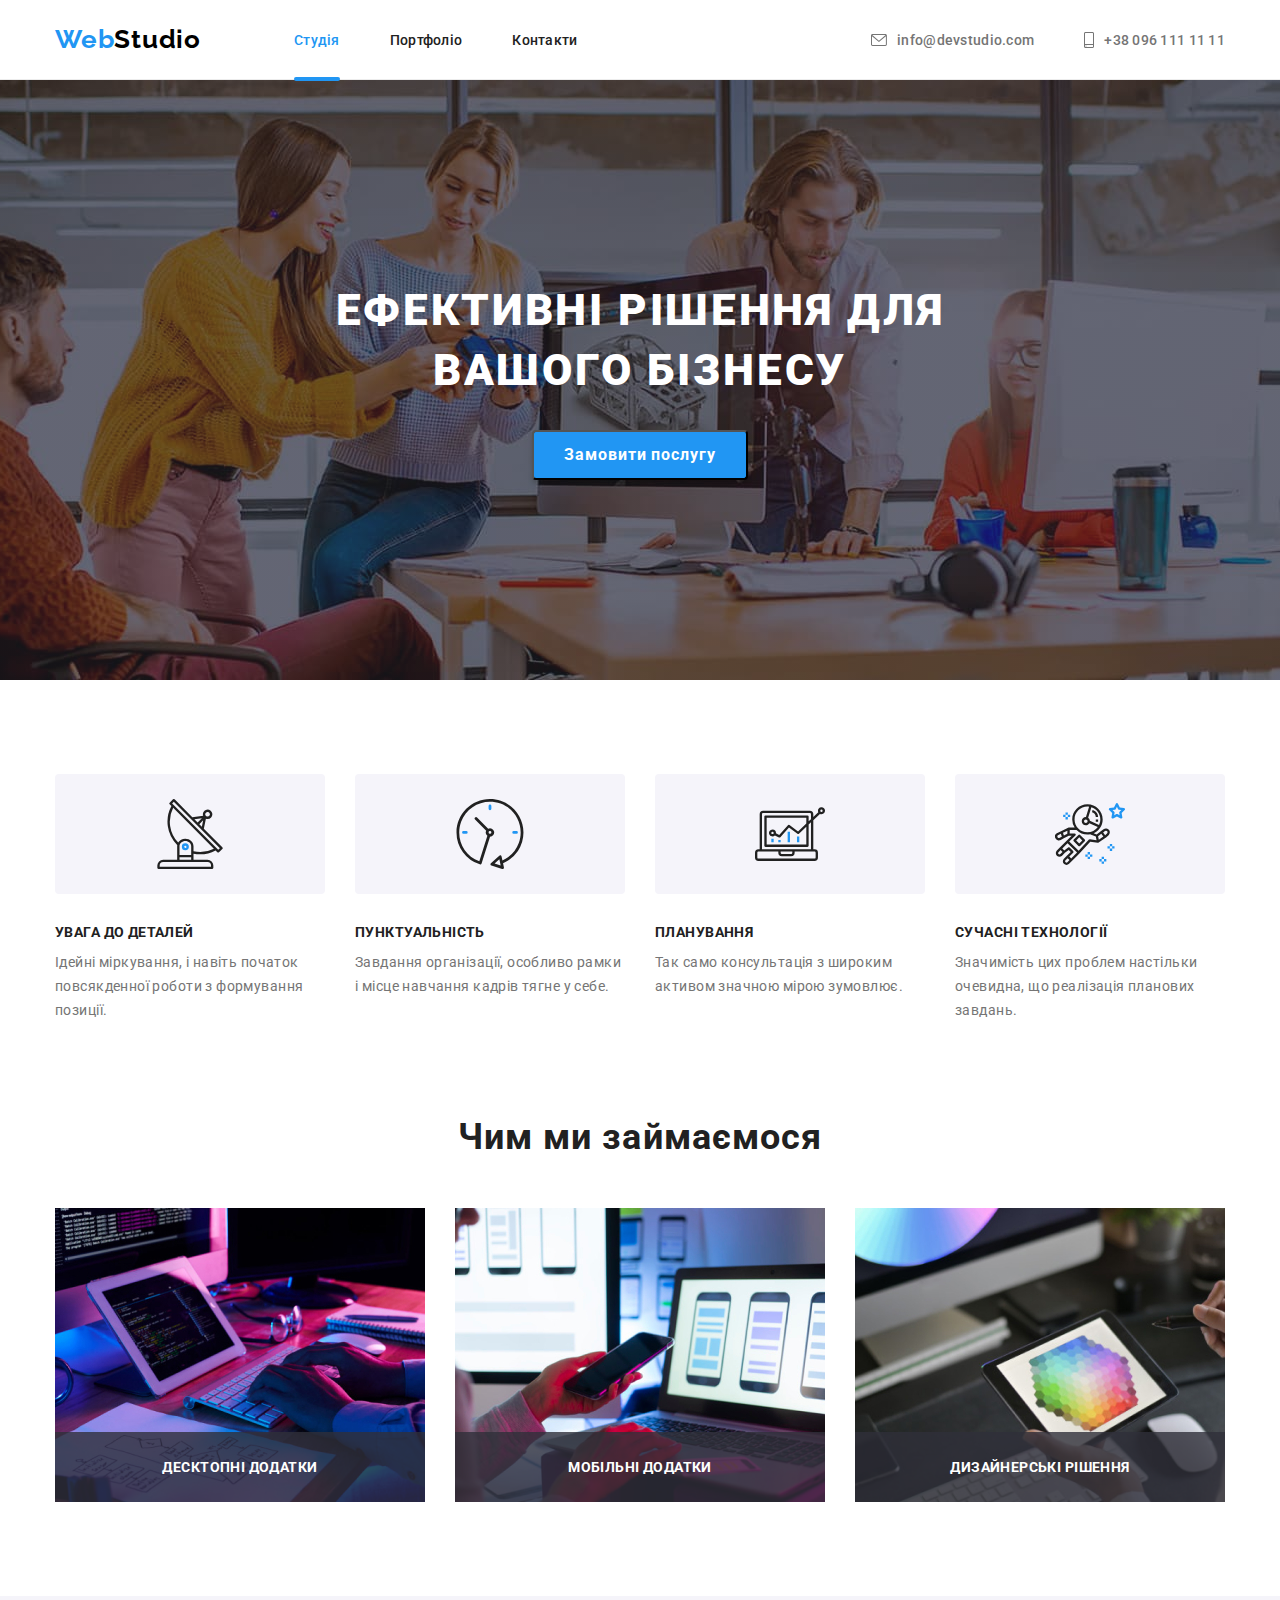
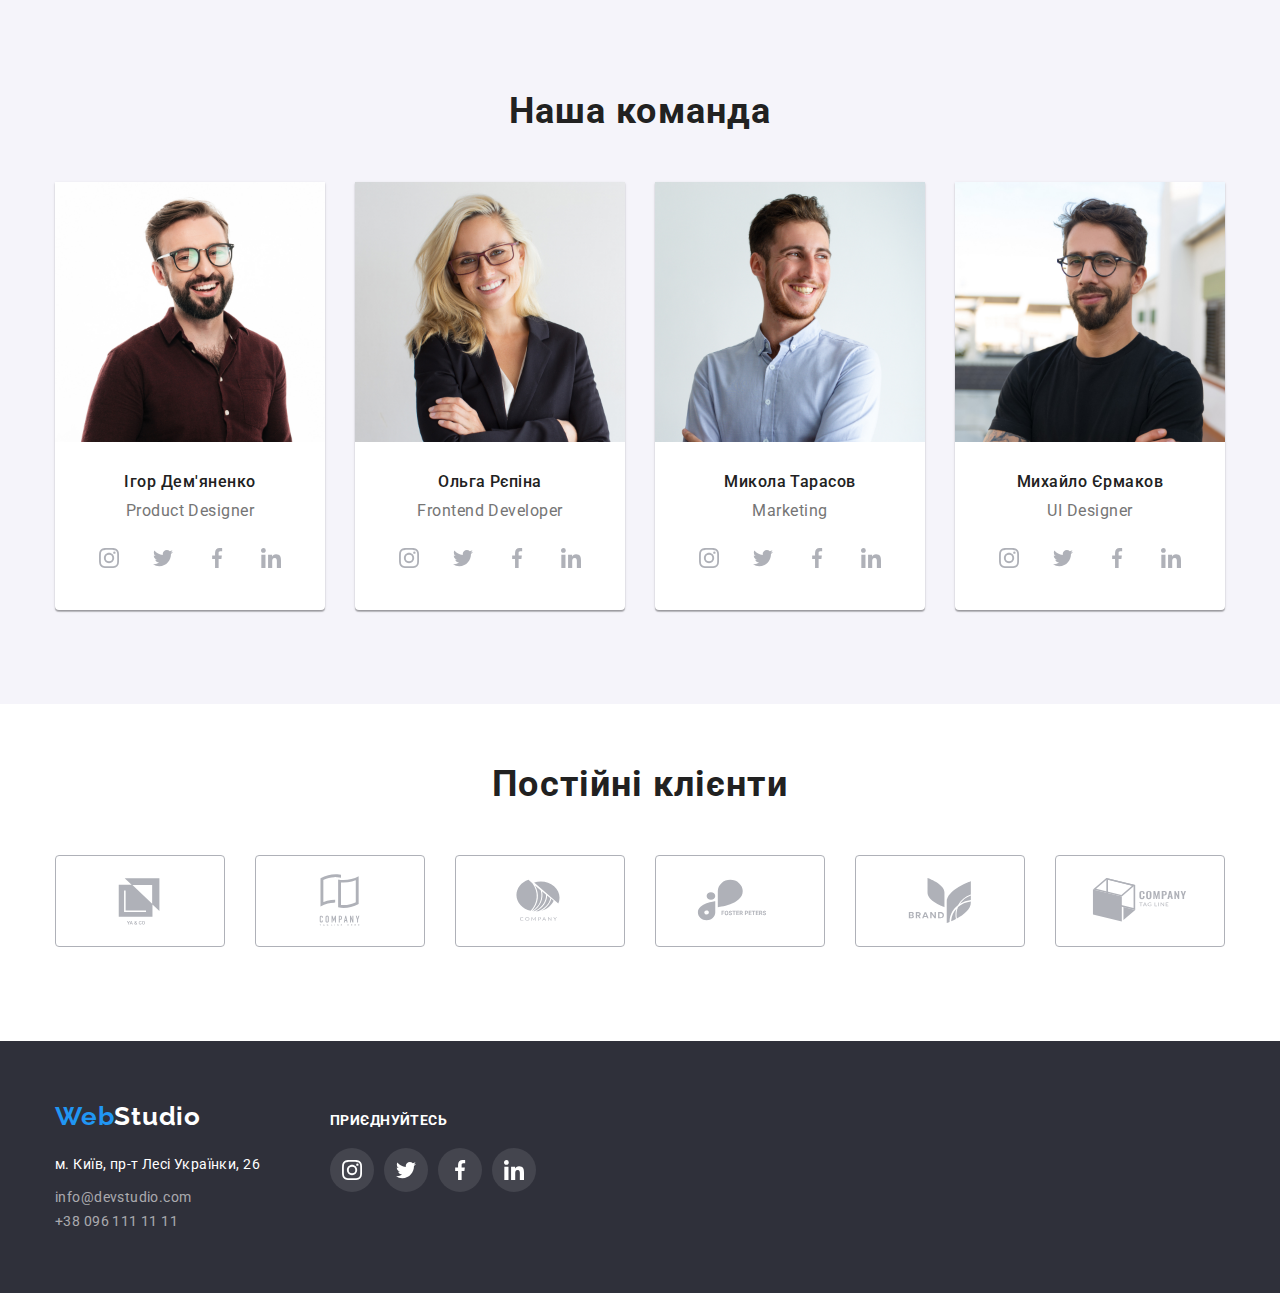
==== index.html @ 02682fc6 "addFiles" ====
<!DOCTYPE html>
<html lang="uk">
  <head>
    <meta charset="UTF-8" />
    <meta http-equiv="X-UA-Compatible" content="IE=edge" />
    <meta name="viewport" content="width=device-width, initial-scale=1.0" />
    <title>Студія</title>
    <link rel="preconnect" href="https://fonts.googleapis.com" />
    <link rel="preconnect" href="https://fonts.gstatic.com" crossorigin />
    <link
      href="https://fonts.googleapis.com/css2?family=Raleway:wght@700&family=Roboto:wght@400;500;700;900&display=swap"
      rel="stylesheet"
    />
    <link
      rel="stylesheet"
      href="https://cdnjs.cloudflare.com/ajax/libs/modern-normalize/1.1.0/modern-normalize.min.css"
    />
    <link rel="stylesheet" href="css/styles.css" />
  </head>
  <body>
    <header class="header">
      <div class="container header-container">
        <a href="" class="logo">Web<span class="logo-web">Studio</span></a>
        <nav class="nav">
          <ul class="list list-nav">
            <li class="item-nav"><a href="index.html" class="icon-blue current">Студія</a></li>
            <li class="item-nav"><a href="portfolio.html" class="icon">Портфоліо</a></li>
            <li class="item-nav"><a href="" class="icon">Контакти</a></li>
          </ul>
        </nav>
        <ul class="list list-header">
          <li>
            <a href="mailto:info@devstudio.com" class="link">
              <svg class="list-mail" width="16px" height="12px">
                <use href="./images/icons.svg#envelope"></use>
              </svg>
              info@devstudio.com
            </a>
          </li>
          <li>
            <a href="tel:+380961111111" class="link">
              <svg class="list-icon" width="10px" height="16px">
                <use href="./images/icons.svg#smartphone"></use>
              </svg>
              +38 096 111 11 11
            </a>
          </li>
        </ul>
      </div>
    </header>

    <main class="main">
      <section class="section-main">
        <!--шапка-->
        <h1 class="title">
          Ефективні рішення для<br />
          вашого бізнесу
        </h1>
        <button type="button" class="button" data-modal-open>Замовити послугу</button>
      </section>

      <section class="section">
        <div class="container">
          <h2 class="visually-hidden">особливості</h2>
          <ul class="list list-specialty">
            <li class="specialty-item">
              <div class="pic">
                <svg class="pic-antenna" width="70px" height="70px">
                  <use href="./images/icons.svg#antenna"></use>
                </svg>
              </div>
              <h3 class="subject">УВАГА ДО ДЕТАЛЕЙ</h3>
              <p class="text">
                Ідейні міркування, і навіть початок повсякденної роботи з формування позиції.
              </p>
            </li>
            <li class="specialty-item">
              <div class="pic">
                <svg class="pic-clock" width="70px" height="70px">
                  <use href="./images/icons.svg#clock"></use>
                </svg>
              </div>
              <h3 class="subject">ПУНКТУАЛЬНІСТЬ</h3>
              <p class="text">
                Завдання організації, особливо рамки і місце навчання кадрів тягне у себе.
              </p>
            </li>
            <li class="specialty-item">
              <div class="pic">
                <svg class="pic-diagram" width="70px" height="70px">
                  <use href="./images/icons.svg#diagram"></use>
                </svg>
              </div>
              <h3 class="subject">ПЛАНУВАННЯ</h3>
              <p class="text">Так само консультація з широким активом значною мірою зумовлює.</p>
            </li>
            <li class="specialty-item">
              <div class="pic">
                <svg class="pic-astronaut" width="70px" height="70px">
                  <use href="./images/icons.svg#astronaut"></use>
                </svg>
              </div>
              <h3 class="subject">СУЧАСНІ ТЕХНОЛОГІЇ</h3>
              <p class="text">
                Значимість цих проблем настільки очевидна, що реалізація планових завдань.
              </p>
            </li>
          </ul>
        </div>
      </section>

      <section class="section-summary">
        <div class="container">
          <!--Чим ми займаємося-->
          <h2 class="title-section">Чим ми займаємося</h2>
          <ul class="list list-dignity">
            <li class="list-item">
              <img
                src="./images/imgphotoone.jpg"
                alt="photoone"
                width="370"
                height="294"
                class="img"
              />
              <div class="headline"> 
                <h3 class="list-headline">Десктопні додатки</h3>
              </div>
            </li>
            <li class="list-item">
              <img
                src="./images/imgphototwo.jpg"
                alt="phototwo"
                width="370"
                height="294"
                class="img"
              />
              <div class="headline"> 
                <h3 class="list-headline">Мобільні додатки</h3>
              </div>
            </li>
            <li class="list-item">
              <img
                src="./images/imgphotothree.jpg"
                alt="photoone"
                width="370"
                height="294"
                class="img"
              />
              <div class="headline"> 
                <h3 class="list-headline">Дизайнерські рішення</h3>
              </div>
            </li>
          </ul>
        </div>
      </section>

      <section class="section-comands">
        <div class="container">
          <!--Наша команда-->
          <h2 class="title-section">Наша команда</h2>
          <ul class="list list-link">
            <li class="list-item comand-item">
              <img
                src="./images/photoone.jpg"
                alt="imgone"
                width="270"
                height="368"
                class="img-list"
              />
              <div class="dignity">
                <h3 class="title-list">Ігор Дем'яненко</h3>
                <p lang="en" class="text-list">Product Designer</p>
                <ul class="social">
                  <li>
                    <a class="social-link" href="https://www.instagram.com/">
                      <svg class="social-icon" width="20px" height="20px">
                        <use href="./images/icons.svg#instagram"></use>
                      </svg>
                    </a>
                  </li>
                  <li>
                    <a class="social-link" href="https://twitter.com/">
                      <svg class="social-icon" width="20px" height="20px">
                        <use href="./images/icons.svg#twitter"></use>
                      </svg>
                    </a>
                  </li>
                  <li>
                    <a class="social-link" href="https://www.facebook.com/">
                      <svg class="social-icon" width="20px" height="20px">
                        <use href="./images/icons.svg#facebook"></use>
                      </svg>
                    </a>
                  </li>
                  <li>
                    <a class="social-link" href="https://www.linkedin.com/">
                      <svg class="social-icon" width="20px" height="20px">
                        <use href="./images/icons.svg#linkedin"></use>
                      </svg>
                    </a>
                  </li>
                </ul>
              </div>
            </li>
            <li class="list-item comand-item">
              <img
                src="./images/phototwo.jpg"
                alt="imgtwo"
                width="270"
                height="368"
                class="img-list"
              />
              <div class="dignity">
                <h3 class="title-list">Ольга Рєпіна</h3>
                <p lang="en" class="text-list">Frontend Developer</p>
                <ul class="social">
                  <li>
                    <a class="social-link" href="https://www.instagram.com/">
                      <svg class="social-icon" width="20px" height="20px">
                        <use href="./images/icons.svg#instagram"></use>
                      </svg>
                    </a>
                  </li>
                  <li>
                    <a class="social-link" href="https://twitter.com/">
                      <svg class="social-icon" width="20px" height="20px">
                        <use href="./images/icons.svg#twitter"></use>
                      </svg>
                    </a>
                  </li>
                  <li>
                    <a class="social-link" href="https://www.facebook.com/">
                      <svg class="social-icon" width="20px" height="20px">
                        <use href="./images/icons.svg#facebook"></use>
                      </svg>
                    </a>
                  </li>
                  <li>
                    <a class="social-link" href="https://www.linkedin.com/">
                      <svg class="social-icon" width="20px" height="20px">
                        <use href="./images/icons.svg#linkedin"></use>
                      </svg>
                    </a>
                  </li>
                </ul>
              </div>
            </li>
            <li class="list-item comand-item">
              <img
                src="./images/photothree.jpg"
                alt="imgthree"
                width="270"
                height="368"
                class="img-list"
              />
              <div class="dignity">
                <h3 class="title-list">Микола Тарасов</h3>
                <p lang="en" class="text-list">Marketing</p>
                <ul class="social">
                  <li>
                    <a class="social-link" href="https://www.instagram.com/">
                      <svg class="social-icon" width="20px" height="20px">
                        <use href="./images/icons.svg#instagram"></use>
                      </svg>
                    </a>
                  </li>
                  <li>
                    <a class="social-link" href="https://twitter.com/">
                      <svg class="social-icon" width="20px" height="20px">
                        <use href="./images/icons.svg#twitter"></use>
                      </svg>
                    </a>
                  </li>
                  <li>
                    <a class="social-link" href="https://www.facebook.com/">
                      <svg class="social-icon" width="20px" height="20px">
                        <use href="./images/icons.svg#facebook"></use>
                      </svg>
                    </a>
                  </li>
                  <li>
                    <a class="social-link" href="https://www.linkedin.com/">
                      <svg class="social-icon" width="20px" height="20px">
                        <use href="./images/icons.svg#linkedin"></use>
                      </svg>
                    </a>
                  </li>
                </ul>
              </div>
            </li>
            <li class="list-item comand-item">
              <img
                src="./images/photofour.jpg"
                alt="imgfour"
                width="270"
                height="368"
                class="img-list"
              />
              <div class="dignity">
                <h3 class="title-list">Михайло Єрмаков</h3>
                <p lang="en" class="text-list">UI Designer</p>
                <ul class="social">
                  <li>
                    <a class="social-link" href="https://www.instagram.com/">
                      <svg class="social-icon" width="20px" height="20px">
                        <use href="./images/icons.svg#instagram"></use>
                      </svg>
                    </a>
                  </li>
                  <li>
                    <a class="social-link" href="https://twitter.com/">
                      <svg class="social-icon" width="20px" height="20px">
                        <use href="./images/icons.svg#twitter"></use>
                      </svg>
                    </a>
                  </li>
                  <li>
                    <a class="social-link" href="https://www.facebook.com/">
                      <svg class="social-icon" width="20px" height="20px">
                        <use href="./images/icons.svg#facebook"></use>
                      </svg>
                    </a>
                  </li>
                  <li>
                    <a class="social-link" href="https://www.linkedin.com/">
                      <svg class="social-icon" width="20px" height="20px">
                        <use href="./images/icons.svg#linkedin"></use>
                      </svg>
                    </a>
                  </li>
                </ul>
              </div>
            </li>
          </ul>
        </div>
      </section>

      <section class="section-client">
        <div class="container">
          <h2 class="title-section">Постійні клієнти</h2>
          <ul class="client">
            <li class="client-link">
              <a class="client-item" href="">
                <svg class="client-icon" width="106px" height="60px">
                  <use href="./images/icons.svg#company-1"></use>
                </svg>
              </a>
            </li>
            <li class="client-link">
              <a class="client-item" href="">
                <svg class="client-icon" width="106px" height="60px">
                  <use href="./images/icons.svg#company-2"></use>
                </svg>
              </a>
            </li>
            <li class="client-link">
              <a class="client-item" href="">
                <svg class="client-icon" width="106px" height="60px">
                  <use href="./images/icons.svg#company-3"></use>
                </svg>
              </a>
            </li>
            <li class="client-link">
              <a class="client-item" href="">
                <svg class="client-icon" width="106px" height="60px">
                  <use href="./images/icons.svg#company-4"></use>
                </svg>
              </a>
            </li>
            <li class="client-link">
              <a class="client-item" href="">
                <svg class="client-icon" width="106px" height="60px">
                  <use href="./images/icons.svg#company-5"></use>
                </svg>
              </a>
            </li>
            <li class="client-link">
              <a class="client-item" href="">
                <svg class="client-icon" width="106px" height="60px">
                  <use href="./images/icons.svg#company-6"></use>
                </svg>
              </a>
            </li>
          </ul>
        </div>
      </section>
    </main>

    <footer class="footer">
      <!--Підвал-->
      <div class="container container-footer">
        <div class="container-contacts">
          <a href="" class="loggo">Web<span class="logo-footer">Studio</span></a>
          <address class="adres">
            <p class="city">м. Київ, пр-т Лесі Українки, 26</p>
            <ul class="list list-city">
              <li>
                <a href="mailto:info@devstudio.com" class="link-footer">info@devstudio.com</a>
              </li>
              <li><a href="tel:+380961111111" class="link-tel-footer">+38 096 111 11 11</a></li>
            </ul>
          </address>
        </div>
        <div class="container-social">
          <h3 class="footer-title">приєднуйтесь</h3>
          <ul class="social">
            <li>
              <a class="social-link-footer" href="https://www.instagram.com/">
                <svg class="social-icon" width="20px" height="20px">
                  <use href="./images/icons.svg#instagram"></use>
                </svg>
              </a>
            </li>
            <li>
              <a class="social-link-footer" href="https://twitter.com/">
                <svg class="social-icon" width="20px" height="20px">
                  <use href="./images/icons.svg#twitter"></use>
                </svg>
              </a>
            </li>
            <li>
              <a class="social-link-footer" href="https://www.facebook.com/">
                <svg class="social-icon" width="20px" height="20px">
                  <use href="./images/icons.svg#facebook"></use>
                </svg>
              </a>
            </li>
            <li>
              <a class="social-link-footer" href="https://www.linkedin.com/">
                <svg class="social-icon" width="20px" height="20px">
                  <use href="./images/icons.svg#linkedin"></use>
                </svg>
              </a>
            </li>
          </ul>
        </div>
      </div>
    </footer>

    <!--Модальне вікно-->
    <div class="backdrop is-hidden" data-modal>
      <div class="modal">
        <button class="modal-btn" type="button" data-modal-close>
          <svg class="close-icon" width="18" height="18">
            <use href="./images/icons.svg#icon-close"></use>
          </svg>
        </button>
      </div>
    </div>
    <script src="./js/modal.js"></script>
  </body>
</html>
---- css/styles.css ----
*,
*::before,
*::after {
  box-sizing: border-box;
}

:root {
  /*Fonts*/
  --main-font: Roboto, sans-serif;
  --header-color: #f5f5f5;
  --main-color: #2f303a;
  --button-color: #f5f4fa;
  --container-color: #eeeeee;
  /*Text colors*/
  --main-txt-сl: #000000;
  --logo-text: #2196f3;
  --icon-text: #212121;
  --link-text: #757575;
  --color-text: #ffffff;
  --media-text: #afb1b8;
}

body {
  font-family: var(--main-font);
  color: var(--main-txt-сl);
  /* outline: 2px solid red; */
}

/*header*/

.header {
  color: var(--header-color);
  display: flex;
  /*margin-left: auto;*/
  border-bottom: 1px solid #ececec;
  height: 80px;
  /*padding-top: 24px;
  padding-bottom: 24px;*/
}

.container {
  width: 1200px;
  padding-left: 15px;
  padding-right: 15px;
  margin: 0 auto;
  /* outline: 2px solid red; */
}

.header-container {
  display: flex;
  align-items: center;
}

.header > .nav {
  height: 80px;
  display: flex;
  align-items: center;
}

.header > .list {
  display: flex;
  align-items: center;
}

.logo {
  font-family: Raleway;
  font-weight: 700;
  font-size: 26px;
  line-height: calc(31 / 26);
  letter-spacing: 0.03em;
  color: var(--logo-text);
  margin-right: 93px;
}

.logo-web {
  font-family: Raleway;
  font-weight: 700;
  font-size: 26px;
  line-height: calc(31 / 26);
  letter-spacing: 0.03em;
  color: var(--main-txt-сl);
}

a {
  text-decoration: none;
}

.list-main {
  display: flex;
  justify-content: center;
  margin-top: 0;
  margin-bottom: 34px;
  padding: 0;
  gap: 8px;
}

.list {
  display: flex;
  /*gap: 30px;*/
  /*margin-top: 32px;
  margin-bottom: 32px;
  margin-right: -30px;
  /* margin-left: auto; */
  /*padding: 0;*/
}

.portfolio-list {
  display: flex;
  flex-wrap: wrap;
  margin: 0;
  padding: 0;
  gap: 30px 30px;
}

.portfolio-item {
  width: 370px;
  background: var(--color-text);
  border: 1px solid var(--container-color);
}

 

.animation {
  position: relative;
  overflow: hidden;
}

.overlay {
  position: absolute;
  top: 0;
  left: 0;
  transform: translate(100%);
  width: 100%;
  height: 100%;
  display: flex;
  align-items: center;
  justify-content: center;
  background: rgba(33, 150, 243, 0.9);
  backdrop-filter: blur(4px);
  transform: translateY(100%);
  padding: 63px 24px;
  transition: transform 250ms cubic-bezier(0.4, 0, 0.2, 1);
}

.overlay-desc {
  font-size: 18px;
  line-height: calc(28 / 18);
  letter-spacing: 0.03em;
  color: var(--color-text);
}

.portfolio-link{
  display: block;
  transition: box-shadow 250ms cubic-bezier(0.4, 0, 0.2, 1);
}
.portfolio-link:hover{
  box-shadow: 0px 1px 1px rgba(0, 0, 0, 0.12), 0px 4px 4px rgba(0, 0, 0, 0.06), 1px 4px 6px rgba(0, 0, 0, 0.16);
}

.portfolio-link:hover .overlay,.portfolio-link:focus .overlay  {
  transform: translate(0);
}


.portfolio-text {
  padding: 20px 24px;
  border-left: 1px solid #eeeeee;
  border-right: 1px solid #eeeeee;
  border-bottom: 1px solid #eeeeee;
}

.list-nav {
  height: 80px;
  gap: 50px;
  align-items: center;
  display: flex;
}
.item-nav {
  height: 100%;
  align-items: center;
  display: flex;
}

.icon-blue {
  height: 100%;
  display: flex;
  align-items: center;
  font-weight: 500;
  font-size: 14px;
  line-height: calc(16 / 14);
  letter-spacing: 0.02em;
  color: var(--logo-text);
  position: relative;
  /*margin-right: 50px;*/
}

.icon-blue.current::after {
  content: '';
  /*display: inline-block;*/
  display: flex;
  position: absolute;

  left: 0;
  bottom: 0;

  bottom: -1px;
  width: 100%;
  height: 4px;
  border-radius: 2px;
  background-color: var(--logo-text);
}

.icon-port.current::after {
  content: '';
  /*display: inline-block;*/
  display: flex;
  position: absolute;

  left: 0;
  bottom: 0;

  bottom: -1px;
  width: 100%;
  height: 4px;
  border-radius: 2px;
  background-color: var(--logo-text);
}

.icon {
  font-weight: 500;
  font-size: 14px;
  line-height: calc(16 / 14);
  letter-spacing: 0.02em;
  color: var(--icon-text);
  /*margin-right: 50px;*/
  transition: color 250ms cubic-bezier(0.4, 0, 0.2, 1);
}

.icon:hover,
.icon:focus {
  color: var(--logo-text);
}

.icon-contact:hover,
.icon-contact:focus {
  color: var(--logo-text);
}

.icon-port:hover,
.icon-port:focus {
  color: var(--logo-text);
}

.list-header {
  margin-left: auto;
  margin-right: 0;
  gap: 50px;
}

ul {
  list-style: none;
  margin: 0;
  padding: 0;
}

.link:hover,
.link:focus {
  color: var(--logo-text);
  }

.link {
  font-weight: 500;
  font-size: 14px;
  line-height: calc(16 / 14);
  letter-spacing: 0.02em;
  display: flex;
  align-items: center;
  transition: color 250ms cubic-bezier(0.4, 0, 0.2, 1);

  color: var(--link-text);
}

.list-mail,
.list-icon {
  margin-right: 10px;
  fill: currentColor;
}

.icon-port {
  height: 100%;
  display: flex;
  align-items: center;
  font-weight: 500;
  font-size: 14px;
  line-height: calc(16 / 14);
  letter-spacing: 0.02em;
  color: var(--logo-text);
  position: relative;
  /*margin-right: 50px;*/
}

/*main*/

.visually-hidden {
  position: absolute;
  width: 1px;
  height: 1px;
  margin: -1px;
  border: 0;
  padding: 0;

  white-space: nowrap;
  clip-path: inset(100%);
  clip: rect(0 0 0 0);
  overflow: hidden;
}

.section-main {
  background: var(--main-color);
  padding-top: 200px;
  padding-bottom: 200px;
  background-image: linear-gradient(to right, rgba(47, 48, 58, 0.4), rgba(47, 48, 58, 0.4)),
    url(../images/hero.jpg);
  background-repeat: no-repeat;
  background-position: center;
  background-size: cover;
  margin-left: auto;
  margin-right: auto;
  max-width: 1600px;
}

/*h1*/
.title {
  font-weight: 900;
  font-size: 44px;
  line-height: calc(60 / 44);
  text-align: center;
  letter-spacing: 0.06em;
  text-transform: uppercase;
  color: var(--color-text);
  margin: 0;
  margin-bottom: 30px;
}

.button {
  background: var(--logo-text);
  box-shadow: 0px 4px 4px rgba(0, 0, 0, 0.15);
  border-radius: 4px;
  cursor: pointer;
  font-family: inherit;
  font-weight: 700;
  font-size: 16px;
  line-height: calc(30 / 16);
  letter-spacing: 0.06em;
  color: var(--color-text);
  min-width: 216px;
  min-height: 50px;
  text-align: center;
  align-items: center;
  justify-content: center;
  display: flex;
  margin: auto;
}

.section {
  padding-top: 94px;
  padding-bottom: 94px;
}

.work-section {
  display: block;
  /* flex-direction: column;
  justify-content: center; */
}
/*h2*/

.list-specialty {
  gap: 30px;
}

.specialty-item {
  width: 270px;
}

.pic {
  background-color: var(--button-color);
  height: 120px;
  display: flex;
  align-items: center;
  justify-content: center;
  margin-bottom: 30px;
  border-radius: 4px;
}

.subject {
  font-weight: 700;
  font-size: 14px;
  line-height: calc(16 / 14);
  letter-spacing: 0.03em;
  text-transform: uppercase;
  color: var(--icon-text);
  margin: 0;
  margin-bottom: 10px;
}

.text {
  font-size: 14px;
  line-height: calc(24 / 14);
  letter-spacing: 0.03em;
  color: var(--link-text);
  margin: 0;
}

.list-dignity {
  display: flex;
  gap: 30px;
  padding: 0;
  margin: 0;
}

.list-item{
position: relative;
}

.headline{
  position: absolute;
  display: flex;
  align-items: center;
  justify-content: center;
  bottom: 0;
  left: 0;
  width: 370px;
  height: 70px;
  background: rgba(47, 48, 58, 0.8);
}

.list-headline{
  font-weight: 700;
  font-size: 14px;
  line-height: calc(16/14);
  text-align: center;
  letter-spacing: 0.03em;
  text-transform: uppercase;
  color: var(--color-text);
}

.section-summary {
  padding-bottom: 94px;
}

.title-section {
  font-weight: 700;
  font-size: 36px;
  line-height: calc(42 / 36);
  text-align: center;
  letter-spacing: 0.03em;
  color: var(--icon-text);
  margin-bottom: 50px;
  margin-top: 0px;
}

.img {
  display: block;
  max-width: 100%;
  height: auto;
}

.section-comands {
  background: var(--button-color);
  margin-top: 0px;
  padding-top: 94px;
  padding-bottom: 94px;
  /* outline: 2px solid red; */
}

.list-link {
  gap: 30px;
}

.comand-item {
  background: var(--color-text);
  box-shadow: 0px 1px 3px rgba(0, 0, 0, 0.12), 0px 1px 1px rgba(0, 0, 0, 0.14),
    0px 2px 1px rgba(0, 0, 0, 0.2);
  border-radius: 0px 0px 4px 4px;
}

.dignity {
  padding-top: 30px;
  padding-bottom: 30px;
}

.img-list {
  display: block;
  height: auto;
}

/*h3*/

.title-list {
  font-weight: 500;
  font-size: 16px;
  line-height: calc(19 / 16);
  text-align: center;
  letter-spacing: 0.03em;
  color: var(--icon-text);
  margin: 0;
  margin-bottom: 10px;
}

.text-list {
  line-height: calc(19 / 16);
  text-align: center;
  letter-spacing: 0.03em;
  color: var(--link-text);
  margin: 0;
  margin-bottom: 16px;
}

.social {
  display: flex;
  align-items: center;
  justify-content: center;
  gap: 10px;
}

.social-link {
  display: flex;
  align-items: center;
  justify-content: center;
  width: 44px;
  height: 44px;
  border: none;
  border-radius: 50%;
  color: var(--media-text);
  transition: color 250ms cubic-bezier(0.4, 0, 0.2, 1), background-color 250ms cubic-bezier(0.4, 0, 0.2, 1);
}

.social-link:hover,
.social-link:focus {
  background-color: var(--logo-text);
  color: var(--color-text);
  }

.social-icon {
  fill: currentColor;
}

.section-client {
  padding-top: 59px;
  padding-bottom: 94px;
}

.client {
  display: flex;
  align-items: center;
  justify-content: center;
  gap: 30px;
}

.client-link {
  width: 170px;
  height: 92px;
}

.client-item:hover,
.client-item:focus {
  border: 1px solid var(--logo-text);
  color: var(--logo-text);
  }

.client-item {
  color: inherit;
  display: flex;
  align-items: center;
  justify-content: center;
  color: var(--media-text);
  border: 1px solid var(--media-text);
  border-radius: 4px;
  width: 100%;
  height: 100%;
  transition: color 250ms cubic-bezier(0.4, 0, 0.2, 1), border 250ms cubic-bezier(0.4, 0, 0.2, 1);

}

.client-icon {
  fill: currentColor;
}

.list-main {
  gap: 8px;
}

.btn {
  background: var(--button-color);
  border-radius: 4px;
  font-family: inherit;
  font-weight: 500;
  font-size: 16px;
  line-height: calc(26 / 16);
  padding: 6px 22px;
  text-align: center;
  letter-spacing: 0.03em;
  color: var(--icon-text);
  cursor: pointer;
  border: none;
  transition: background-color 250ms cubic-bezier(0.4, 0, 0.2, 1)
 , color 250ms cubic-bezier(0.4, 0, 0.2, 1),
 box-shadow 250ms cubic-bezier(0.4, 0, 0.2, 1);
}
.btn:hover,
.btn:focus{
  background-color: var(--logo-text);
  box-shadow: 0px 3px 1px rgba(0, 0, 0, 0.1), 0px 1px 2px rgba(0, 0, 0, 0.08),
    0px 2px 2px rgba(0, 0, 0, 0.12);

  color: var(--color-text);
}

.btn-aktive {
  background: var(--logo-text);
  box-shadow: 0px 3px 1px rgba(0, 0, 0, 0.1), 0px 1px 2px rgba(0, 0, 0, 0.08),
    0px 2px 2px rgba(0, 0, 0, 0.12);

  color: var(--color-text);
}

.caption {
  font-weight: 700;
  font-size: 18px;
  line-height: calc(36 / 18);
  letter-spacing: 0.06em;
  margin: 0 0 4px;
  color: var(--icon-text);
}

.text-caption {
  font-weight: 400;
  font-size: 16px;
  line-height: calc(30 / 16);
  letter-spacing: 0.03em;
  color: var(--link-text);
  margin: 0;
}

/*footer*/

.footer {
  padding: 60px 0;
  background: var(--main-color);
}

.container-footer {
  display: flex;
  gap: 70px;
  align-items: baseline;
}

.loggo {
  font-family: Raleway;
  font-weight: 700;
  font-size: 26px;
  line-height: calc(31 / 26);
  letter-spacing: 0.03em;
  color: var(--logo-text);
}

.logo-footer {
  font-family: Raleway;
  font-weight: 700;
  font-size: 26px;
  line-height: calc(31 / 26);
  letter-spacing: 0.03em;
  color: var(--color-text);
}

.adres {
  font-size: 14px;
  line-height: calc(24 / 14);
  letter-spacing: 0.03em;
  color: var(--color-text);
  font-style: normal;

  margin-top: 20px;
}

.city {
  font-size: 14px;
  line-height: calc(24 / 14);
  letter-spacing: 0.03em;
  color: var(--color-text);
  margin: 0;
  margin-bottom: 9px;
}

.list-city {
  display: block;
  margin: 0px;
  padding: 0px;
}

.link-footer {
  font-size: 14px;
  line-height: calc(24 / 14);
  letter-spacing: 0.03em;
  color: rgba(255, 255, 255, 0.6);
  font-style: normal;
  margin: 0;
  margin-bottom: 9px;
}

.link-tel-footer {
  font-size: 14px;
  line-height: calc(24 / 14);
  letter-spacing: 0.03em;
  color: rgba(255, 255, 255, 0.6);
  font-style: normal;
}

.footer-title {
  margin-bottom: 20px;
  font-weight: 700;
  font-size: 14px;
  line-height: calc(16 / 14);
  letter-spacing: 0.03em;
  text-transform: uppercase;
  color: var(--color-text);
  margin-top: 0px;
}

.social-link-footer {
  display: flex;
  align-items: center;
  justify-content: center;
  width: 44px;
  height: 44px;
  border-radius: 50%;
  background: rgba(255, 255, 255, 0.1);
  color: var(--color-text);
  transition: background-color 250ms cubic-bezier(0.4, 0, 0.2, 1);
}

.social-link-footer:hover,
.social-link-footer:focus {
  
  background-color:  var(--logo-text);

}

.backdrop {
  position: fixed;
  top: 0;
  left: 0;
  width: 100%;
  height: 1024px;
  z-index: 1000;
  transition: opacity 1400ms linear, visibility 1400ms linear;
}

.backdrop.is-hidden {
  opacity: 0;
  pointer-events: none;
  visibility: hidden;
}

.modal {
  position: absolute;
  top: 50%;
  left: 50%;
  transform: translate(-50%, -50%);
  width: 528px;
  height: 581px;
  background-color: var(--color-text);
  box-shadow: 0px 1px 3px rgba(0, 0, 0, 0.12), 0px 1px 1px rgba(0, 0, 0, 0.14),
    0px 2px 1px rgba(0, 0, 0, 0.2);
  border-radius: 4px;
}
.modal-btn {
  width: 30px;
  height: 30px;
  background-color: var(--color-text);
  border: 1px solid rgba(0, 0, 0, 0.1);
  box-sizing: border-box;
  border-radius: 50%;
  position: absolute;
  top: 8px;
  right: 8px;
  display: flex;
  align-items: center;
  justify-content: center;
  fill: #000000;

  outline: none;
}
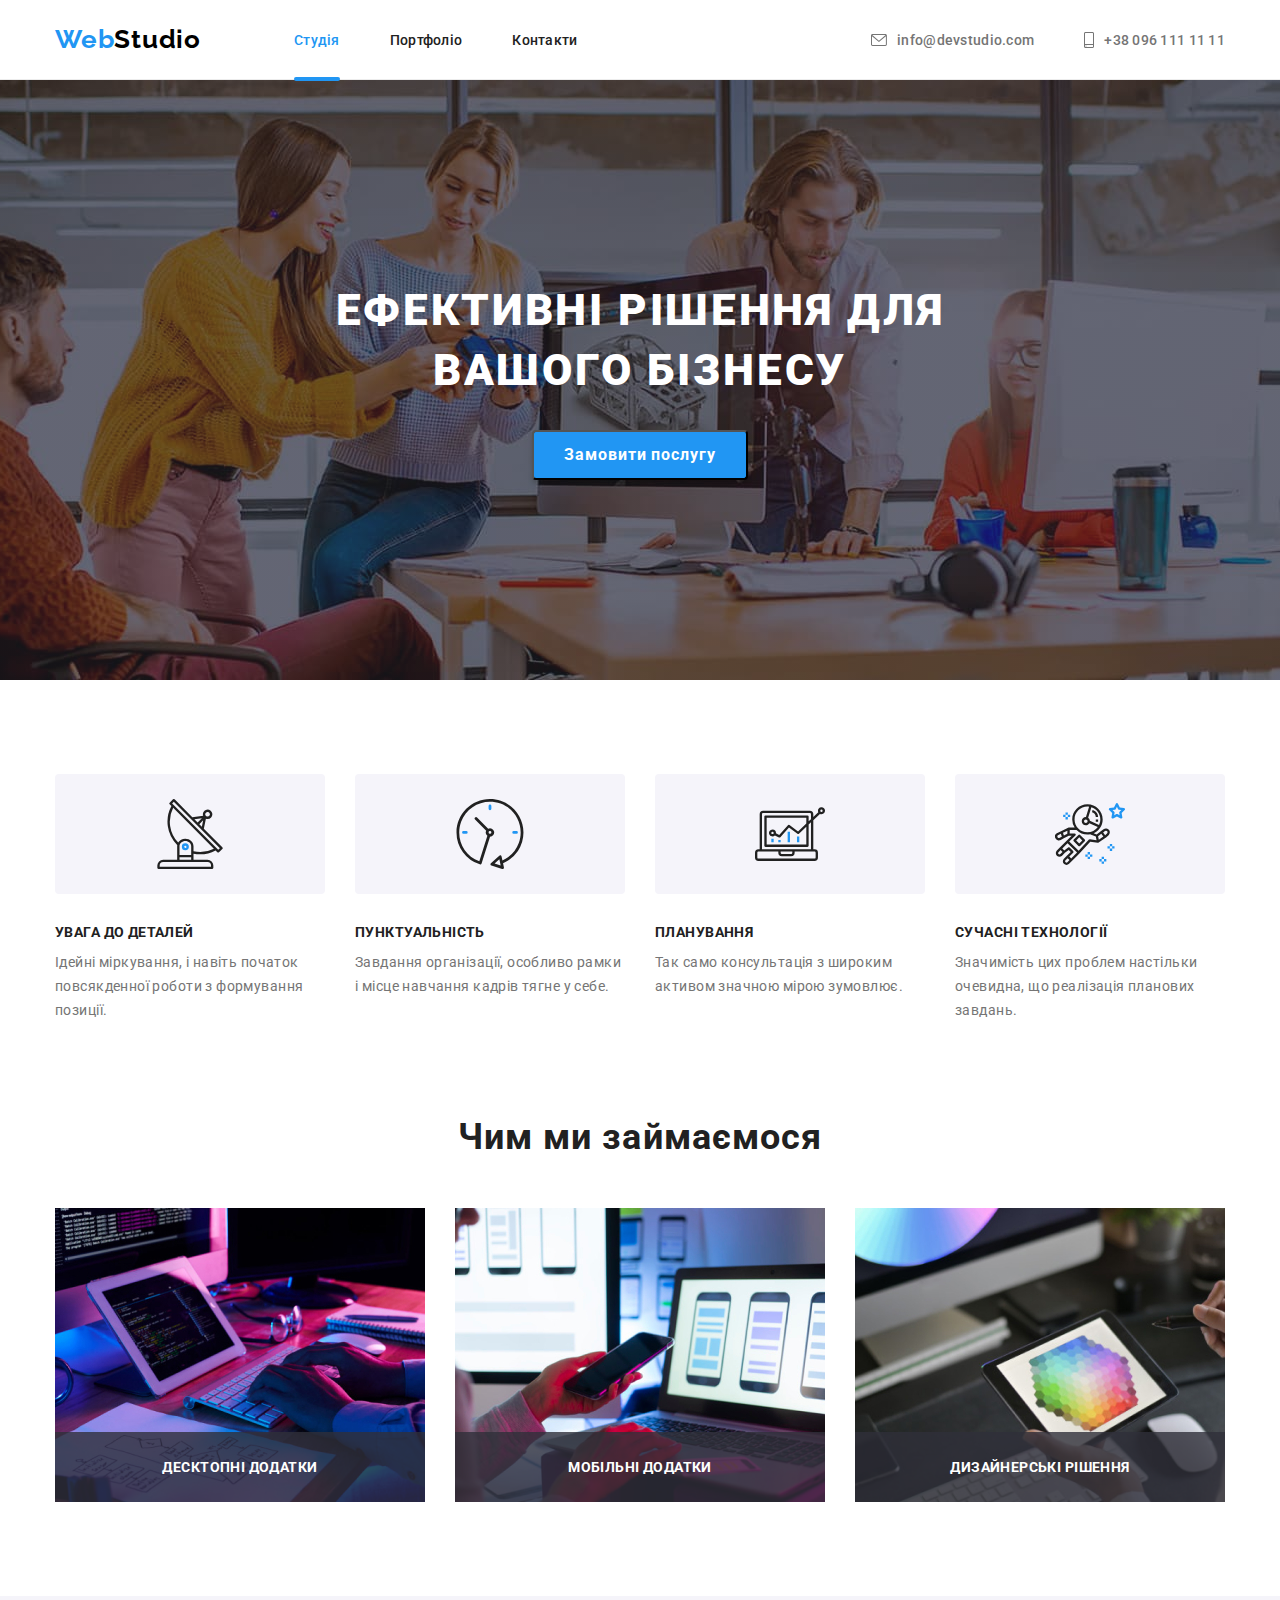
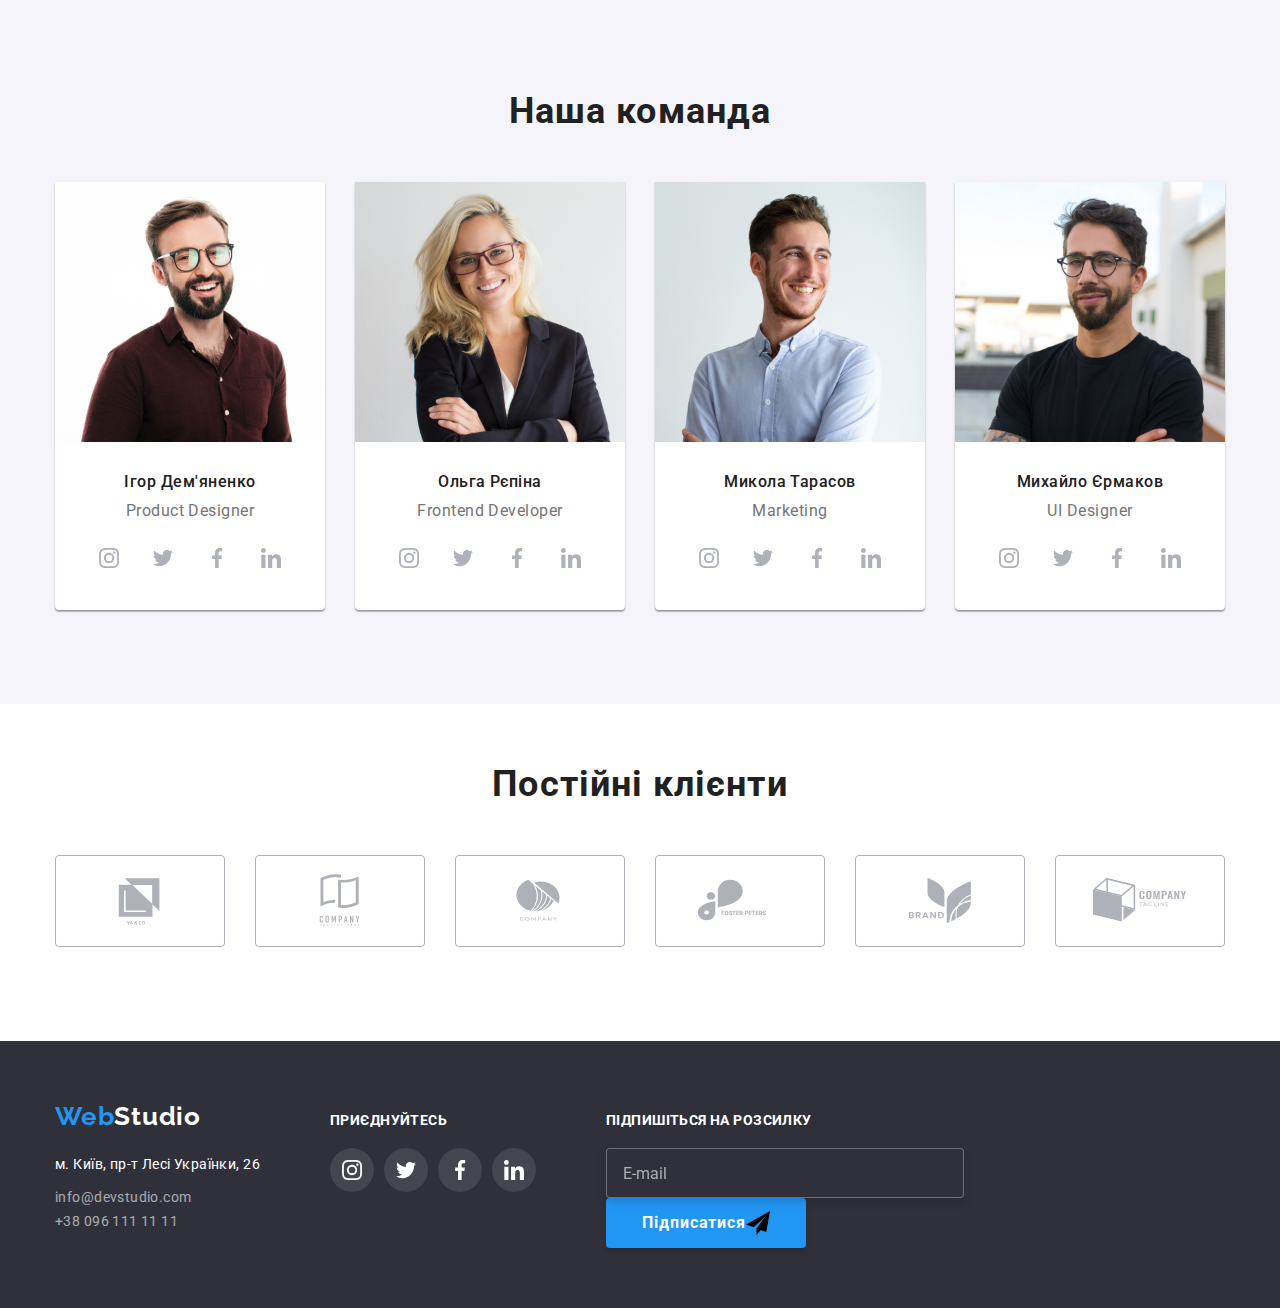
==== commit cc35e169: "Подписка на рассылку" ====
--- a/index.html
+++ b/index.html
@@ -434,6 +434,25 @@
             </li>
           </ul>
         </div>
+
+        <!--Підпишиться на розсилку-->
+        <div class="container-mail">
+          <h3 class="footer-title">Підпишіться на розсилку</h3>
+          <ul class="mail">
+            <li>
+              <form action="">
+                <label class="label-mail"> 
+                  <input class="label-mail-input" type="email" name="email-input" placeholder="E-mail">
+                </label>
+                <button class="mail-btn" type="submit">Підписатися
+                  <svg class="mail-btn-icons" width="24" height="24">
+                  <use href="./images/icons.svg#icon-send"></use>
+                  </svg>
+                </button>
+              </form>
+            </li>
+          </ul>
+        </div>
       </div>
     </footer>
 
--- a/css/styles.css
+++ b/css/styles.css
@@ -741,10 +741,49 @@
 
 .social-link-footer:hover,
 .social-link-footer:focus {
-  
-  background-color:  var(--logo-text);
-
-}
+background-color:  var(--logo-text);
+}
+
+.label-mail-input{
+  width: 358px;
+  height: 50px;
+  border: 1px solid rgba(255, 255, 255, 0.3);
+  filter: drop-shadow(0px 4px 4px rgba(0, 0, 0, 0.15));
+  border-radius: 4px;
+  align-items: center;
+  background-color: var(--main-color);
+  font-size: 16px;
+  padding: 15px 16px;
+  color: rgba(255, 255, 255, 0.6);
+}
+
+.label-mail-input::placeholder{
+  color: rgba(255, 255, 255, 0.6);
+  font-size: 16px;
+}
+
+.mail-btn{
+  width: 200px;
+  height: 50px;
+  font-weight: 700;
+  font-size: 16px;
+  line-height: calc(30/16);
+  display: flex;
+  align-items: center;
+  justify-content: center;
+  text-align: center;
+  letter-spacing: 0.06em;
+  color: var(--color-text);
+  border-color: transparent;
+  cursor: pointer;
+  padding-top: 10px;
+  padding-bottom: 10px;
+  background: var(--logo-text);
+  box-shadow: 0px 4px 4px rgba(0, 0, 0, 0.15);
+  border-radius: 4px;
+ 
+}
+
 
 .backdrop {
   position: fixed;
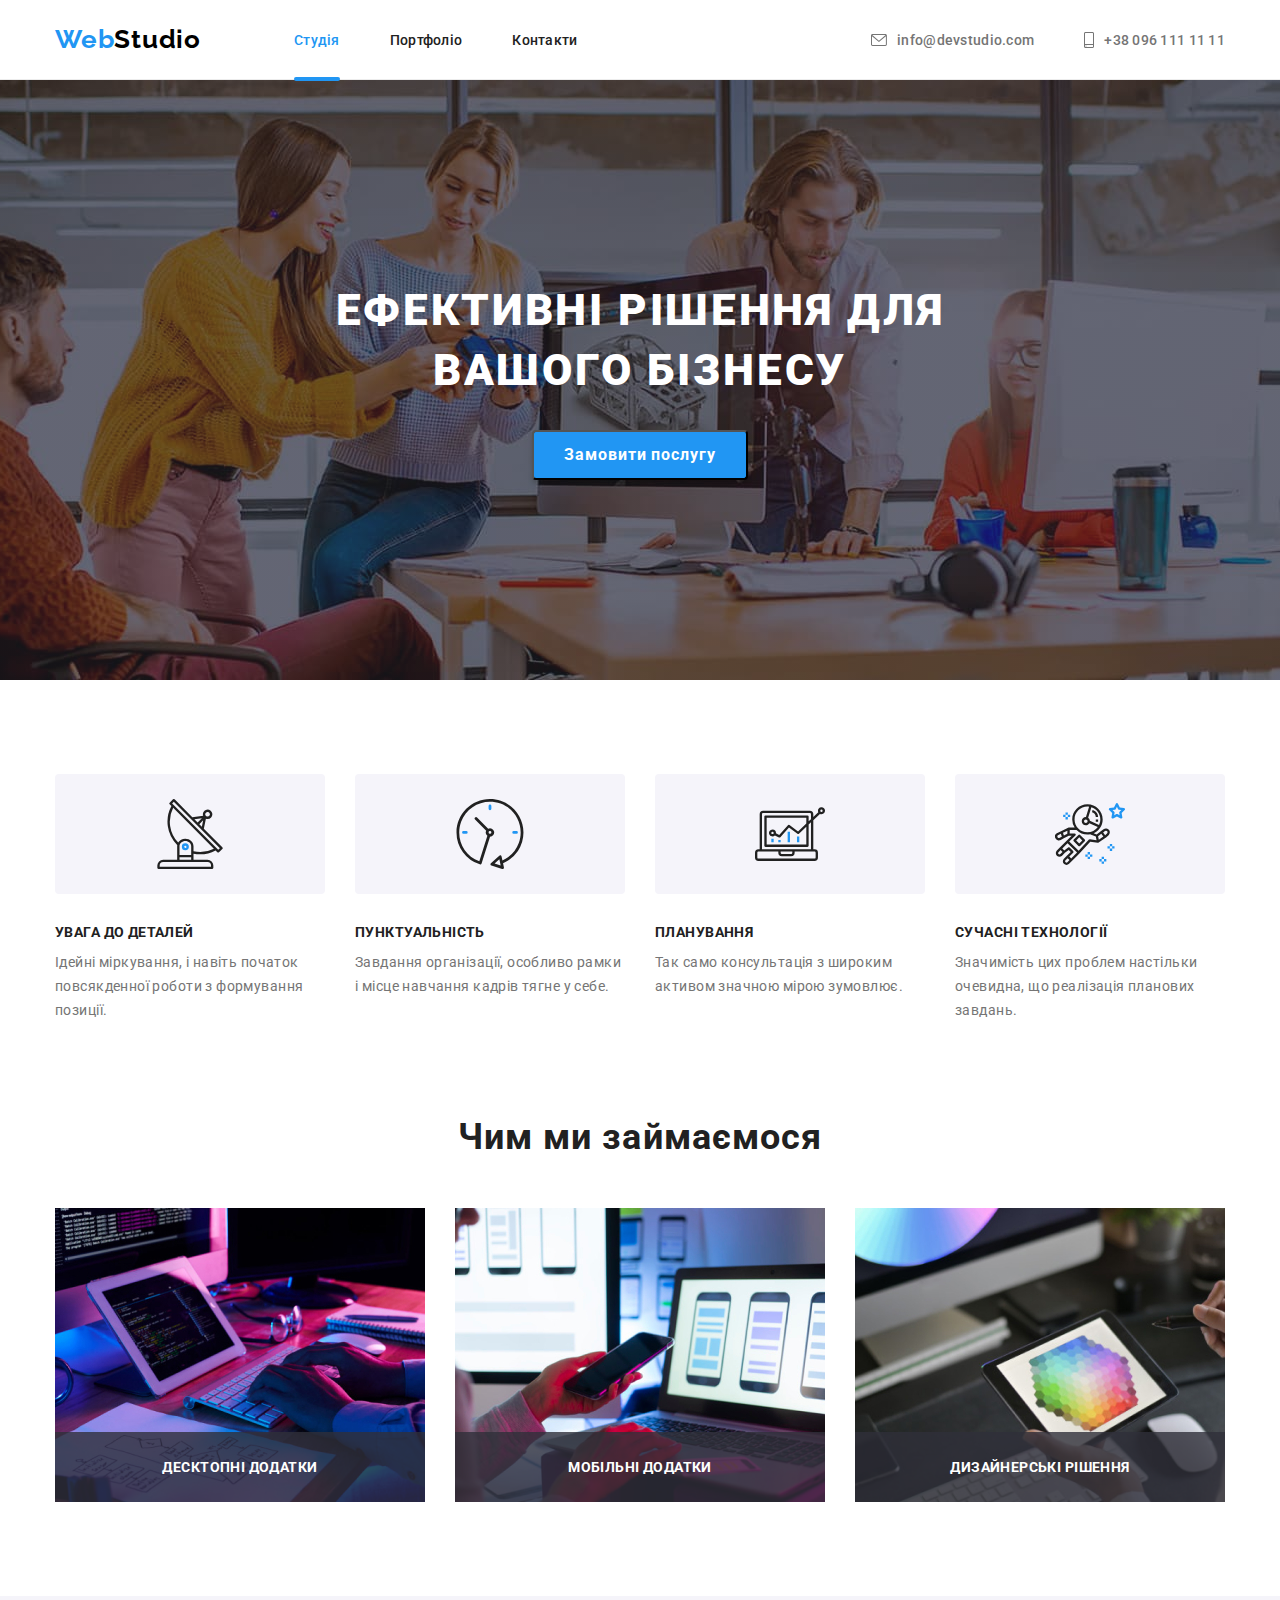
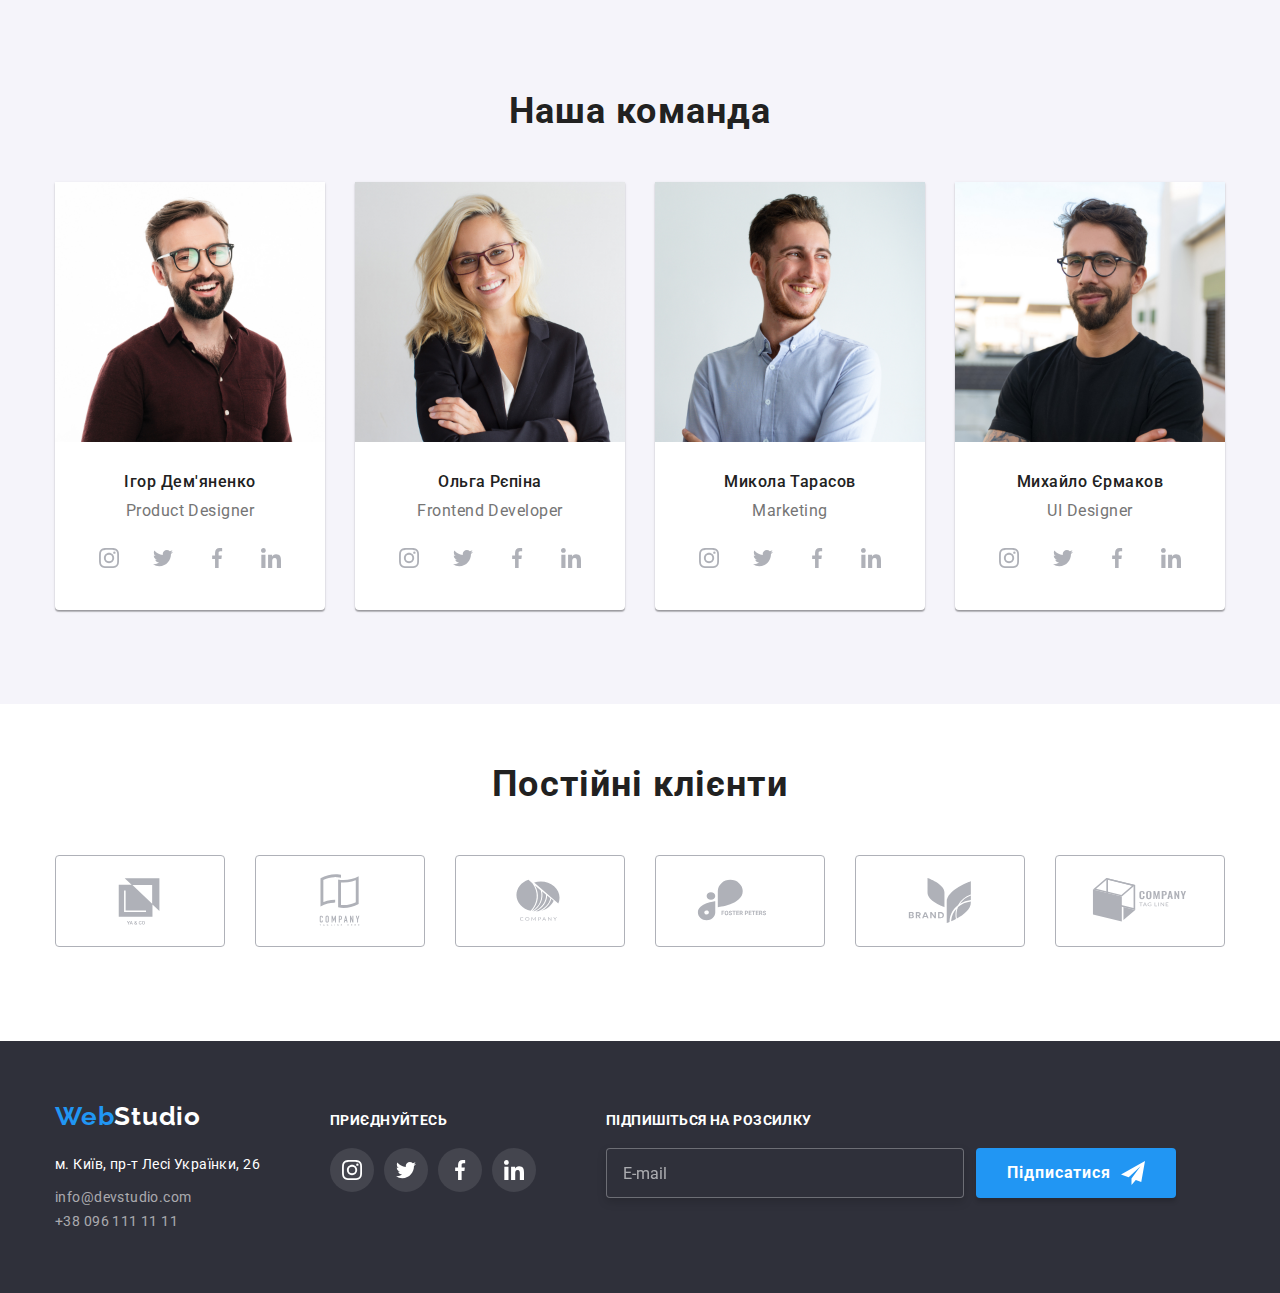
==== commit afdd105d: "Подписка на рассылку" ====
--- a/index.html
+++ b/index.html
@@ -122,7 +122,7 @@
                 height="294"
                 class="img"
               />
-              <div class="headline"> 
+              <div class="headline">
                 <h3 class="list-headline">Десктопні додатки</h3>
               </div>
             </li>
@@ -134,7 +134,7 @@
                 height="294"
                 class="img"
               />
-              <div class="headline"> 
+              <div class="headline">
                 <h3 class="list-headline">Мобільні додатки</h3>
               </div>
             </li>
@@ -146,7 +146,7 @@
                 height="294"
                 class="img"
               />
-              <div class="headline"> 
+              <div class="headline">
                 <h3 class="list-headline">Дизайнерські рішення</h3>
               </div>
             </li>
@@ -438,20 +438,22 @@
         <!--Підпишиться на розсилку-->
         <div class="container-mail">
           <h3 class="footer-title">Підпишіться на розсилку</h3>
-          <ul class="mail">
-            <li>
-              <form action="">
-                <label class="label-mail"> 
-                  <input class="label-mail-input" type="email" name="email-input" placeholder="E-mail">
-                </label>
-                <button class="mail-btn" type="submit">Підписатися
-                  <svg class="mail-btn-icons" width="24" height="24">
-                  <use href="./images/icons.svg#icon-send"></use>
-                  </svg>
-                </button>
-              </form>
-            </li>
-          </ul>
+          <form class="form" action="">
+            <label class="label-mail">
+              <input
+                class="label-mail-input"
+                type="email"
+                name="email-input"
+                placeholder="E-mail"
+              />
+            </label>
+            <button class="mail-btn" type="submit">
+              Підписатися
+              <svg class="mail-btn-icons" width="24" height="24">
+                <use href="./images/icons.svg#icon-send"></use>
+              </svg>
+            </button>
+          </form>
         </div>
       </div>
     </footer>
--- a/css/styles.css
+++ b/css/styles.css
@@ -118,8 +118,6 @@
   border: 1px solid var(--container-color);
 }
 
- 
-
 .animation {
   position: relative;
   overflow: hidden;
@@ -149,18 +147,19 @@
   color: var(--color-text);
 }
 
-.portfolio-link{
+.portfolio-link {
   display: block;
   transition: box-shadow 250ms cubic-bezier(0.4, 0, 0.2, 1);
 }
-.portfolio-link:hover{
-  box-shadow: 0px 1px 1px rgba(0, 0, 0, 0.12), 0px 4px 4px rgba(0, 0, 0, 0.06), 1px 4px 6px rgba(0, 0, 0, 0.16);
-}
-
-.portfolio-link:hover .overlay,.portfolio-link:focus .overlay  {
+.portfolio-link:hover {
+  box-shadow: 0px 1px 1px rgba(0, 0, 0, 0.12), 0px 4px 4px rgba(0, 0, 0, 0.06),
+    1px 4px 6px rgba(0, 0, 0, 0.16);
+}
+
+.portfolio-link:hover .overlay,
+.portfolio-link:focus .overlay {
   transform: translate(0);
 }
-
 
 .portfolio-text {
   padding: 20px 24px;
@@ -266,7 +265,7 @@
 .link:hover,
 .link:focus {
   color: var(--logo-text);
-  }
+}
 
 .link {
   font-weight: 500;
@@ -418,11 +417,11 @@
   margin: 0;
 }
 
-.list-item{
-position: relative;
-}
-
-.headline{
+.list-item {
+  position: relative;
+}
+
+.headline {
   position: absolute;
   display: flex;
   align-items: center;
@@ -434,10 +433,10 @@
   background: rgba(47, 48, 58, 0.8);
 }
 
-.list-headline{
-  font-weight: 700;
-  font-size: 14px;
-  line-height: calc(16/14);
+.list-headline {
+  font-weight: 700;
+  font-size: 14px;
+  line-height: calc(16 / 14);
   text-align: center;
   letter-spacing: 0.03em;
   text-transform: uppercase;
@@ -532,14 +531,15 @@
   border: none;
   border-radius: 50%;
   color: var(--media-text);
-  transition: color 250ms cubic-bezier(0.4, 0, 0.2, 1), background-color 250ms cubic-bezier(0.4, 0, 0.2, 1);
+  transition: color 250ms cubic-bezier(0.4, 0, 0.2, 1),
+    background-color 250ms cubic-bezier(0.4, 0, 0.2, 1);
 }
 
 .social-link:hover,
 .social-link:focus {
   background-color: var(--logo-text);
   color: var(--color-text);
-  }
+}
 
 .social-icon {
   fill: currentColor;
@@ -566,7 +566,7 @@
 .client-item:focus {
   border: 1px solid var(--logo-text);
   color: var(--logo-text);
-  }
+}
 
 .client-item {
   color: inherit;
@@ -579,7 +579,6 @@
   width: 100%;
   height: 100%;
   transition: color 250ms cubic-bezier(0.4, 0, 0.2, 1), border 250ms cubic-bezier(0.4, 0, 0.2, 1);
-
 }
 
 .client-icon {
@@ -603,12 +602,11 @@
   color: var(--icon-text);
   cursor: pointer;
   border: none;
-  transition: background-color 250ms cubic-bezier(0.4, 0, 0.2, 1)
- , color 250ms cubic-bezier(0.4, 0, 0.2, 1),
- box-shadow 250ms cubic-bezier(0.4, 0, 0.2, 1);
+  transition: background-color 250ms cubic-bezier(0.4, 0, 0.2, 1),
+    color 250ms cubic-bezier(0.4, 0, 0.2, 1), box-shadow 250ms cubic-bezier(0.4, 0, 0.2, 1);
 }
 .btn:hover,
-.btn:focus{
+.btn:focus {
   background-color: var(--logo-text);
   box-shadow: 0px 3px 1px rgba(0, 0, 0, 0.1), 0px 1px 2px rgba(0, 0, 0, 0.08),
     0px 2px 2px rgba(0, 0, 0, 0.12);
@@ -741,10 +739,15 @@
 
 .social-link-footer:hover,
 .social-link-footer:focus {
-background-color:  var(--logo-text);
-}
-
-.label-mail-input{
+  background-color: var(--logo-text);
+}
+
+.form {
+  display: flex;
+  gap: 12px;
+}
+
+.label-mail-input {
   width: 358px;
   height: 50px;
   border: 1px solid rgba(255, 255, 255, 0.3);
@@ -755,19 +758,25 @@
   font-size: 16px;
   padding: 15px 16px;
   color: rgba(255, 255, 255, 0.6);
-}
-
-.label-mail-input::placeholder{
+  transition: border 250ms cubic-bezier(0.4, 0, 0.2, 1);
+}
+
+.label-mail-input:hover,
+.label-mail-input:focus {
+  border: 1px solid var(--logo-text);
+}
+
+.label-mail-input::placeholder {
   color: rgba(255, 255, 255, 0.6);
   font-size: 16px;
 }
 
-.mail-btn{
+.mail-btn {
   width: 200px;
   height: 50px;
   font-weight: 700;
   font-size: 16px;
-  line-height: calc(30/16);
+  line-height: calc(30 / 16);
   display: flex;
   align-items: center;
   justify-content: center;
@@ -781,9 +790,12 @@
   background: var(--logo-text);
   box-shadow: 0px 4px 4px rgba(0, 0, 0, 0.15);
   border-radius: 4px;
- 
-}
-
+  gap: 10px;
+}
+
+.mail-btn-icons {
+  fill: currentColor;
+}
 
 .backdrop {
   position: fixed;
@@ -830,5 +842,3 @@
 
   outline: none;
 }
-
- 
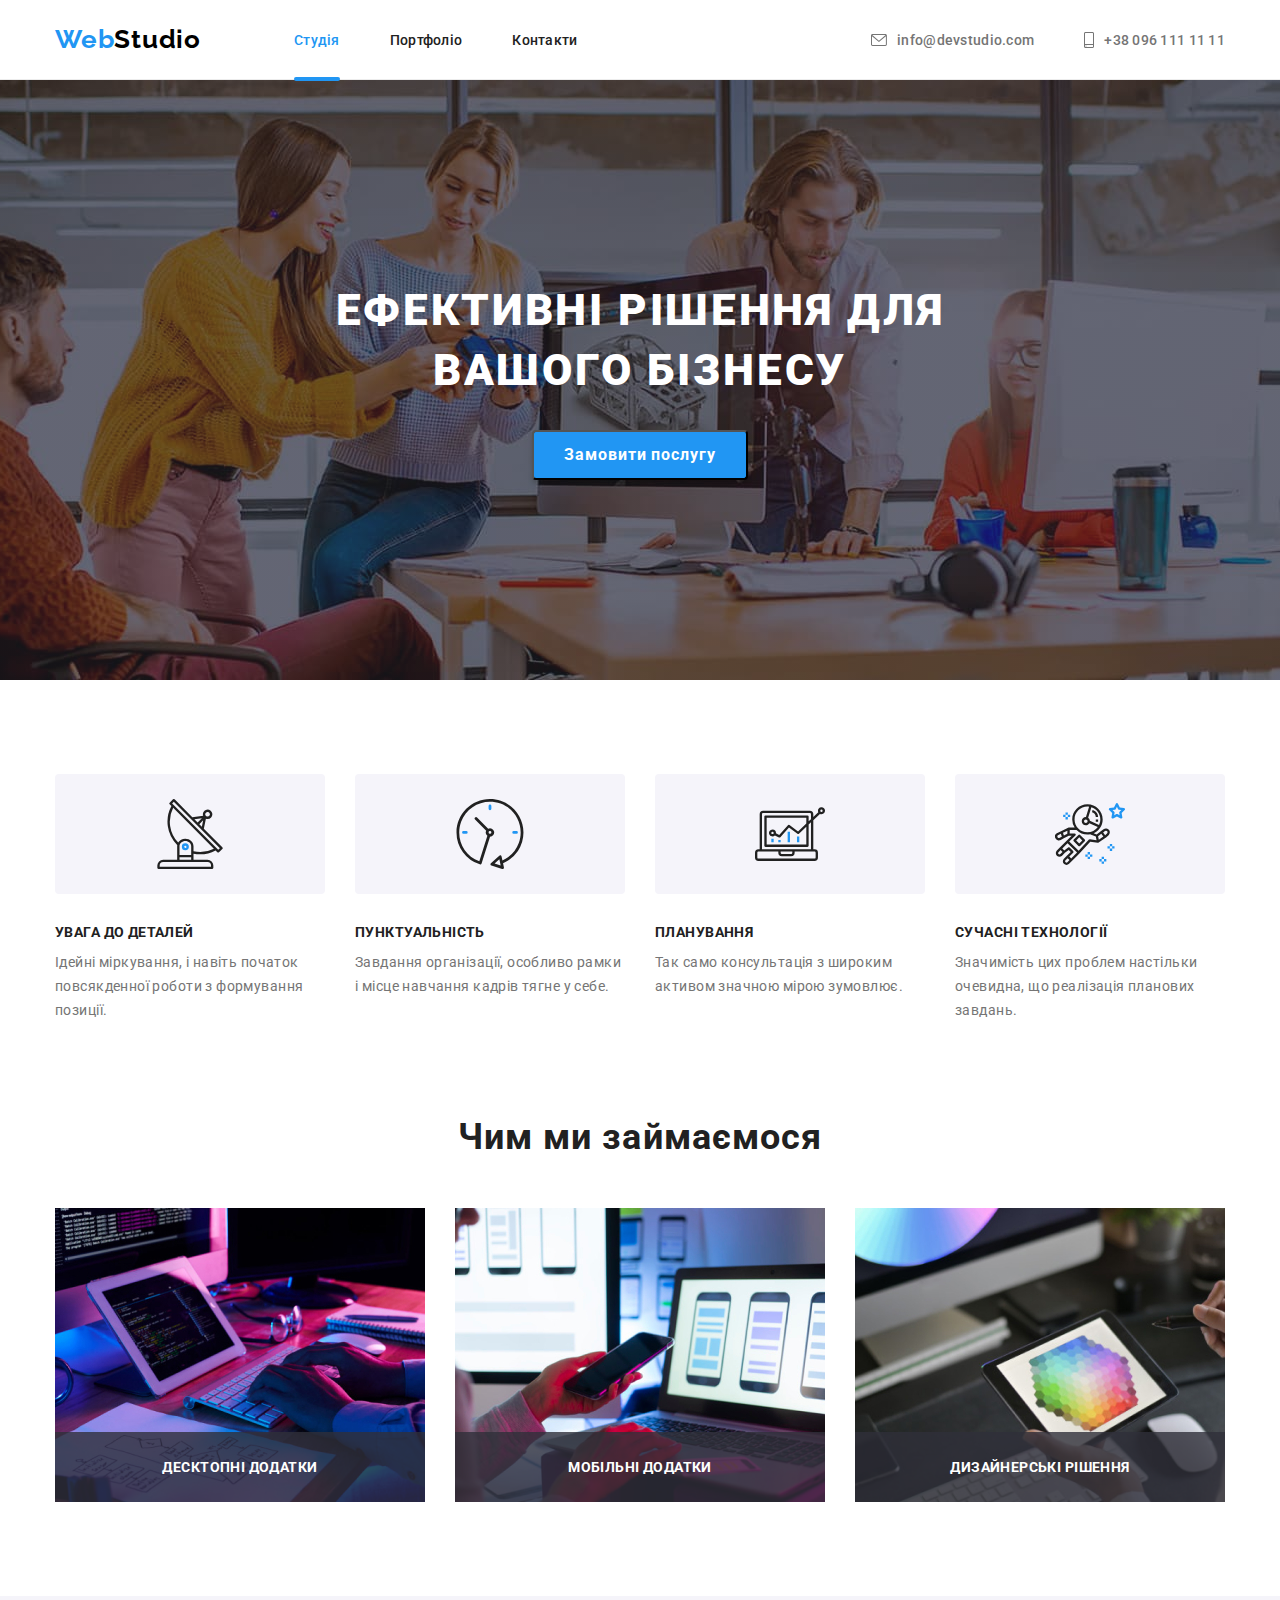
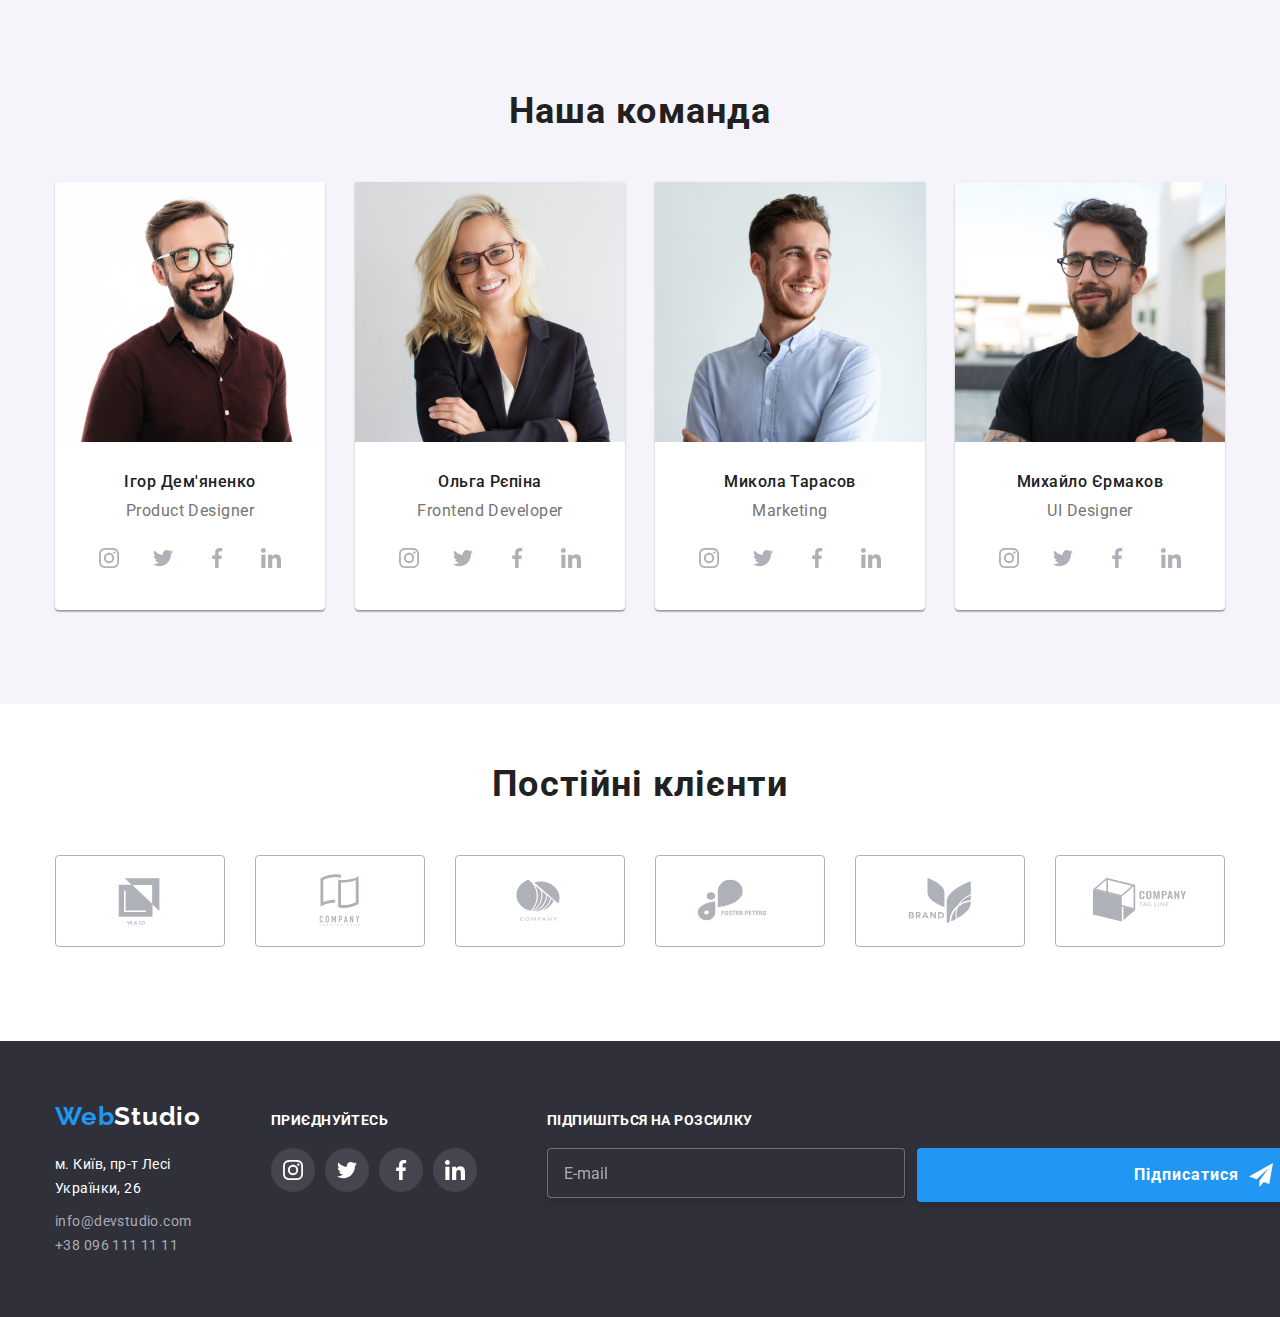
==== commit 996dcf6c: "Внесено зауваження" ====
--- a/index.html
+++ b/index.html
@@ -438,7 +438,7 @@
         <!--Підпишиться на розсилку-->
         <div class="container-mail">
           <h3 class="footer-title">Підпишіться на розсилку</h3>
-          <form class="form" action="">
+          <form class="form">
             <label class="label-mail">
               <input
                 class="label-mail-input"
@@ -461,11 +461,72 @@
     <!--Модальне вікно-->
     <div class="backdrop is-hidden" data-modal>
       <div class="modal">
-        <button class="modal-btn" type="button" data-modal-close>
+        <button class="modal-btn modal-close" type="button" data-modal-close>
           <svg class="close-icon" width="18" height="18">
             <use href="./images/icons.svg#icon-close"></use>
           </svg>
         </button>
+
+        <div class="modal-container">
+          <form class="modal-form">
+            <p class="modal-title">Залиште свої дані, ми вам передзвонимо</p>
+            <div class="form-field container-label">
+              <label class="form-label" for="name">Ім'я</label>
+              <div class="for-position-icon">
+                <input class="form-input" type="text" name="name" id="name" />
+                <span class="form-icon">
+                  <svg class="icon-item" width="18" height="18">
+                    <use href="./images/icons.svg#person"></use>
+                  </svg>
+                </span>
+              </div>
+            </div>
+            <div class="form-field container-label">
+              <label class="form-label" for="tel">Телефон</label>
+              <div class="for-position-icon">
+                <input class="form-input" type="tel" name="tel" id="tel" />
+                <span class="form-icon">
+                  <svg class="icon-item" width="18" height="18">
+                    <use href="./images/icons.svg#phone"></use>
+                  </svg>
+                </span>
+              </div>
+            </div>
+            <div class="form-field container-label">
+              <label class="form-label" for="mail">Пошта</label>
+              <div class="for-position-icon">
+                <input class="form-input" type="email" name="mail" id="mail" />
+                <span class="form-icon">
+                  <svg class="icon-item" width="18" height="18">
+                    <use href="./images/icons.svg#email"></use>
+                  </svg>
+                </span>
+              </div>
+            </div>
+            <div class="form-field">
+              <label class="form-label" for="comment">Коментар</label>
+              <textarea
+                class="form-input textarea"
+                name="comment"
+                id="comment"
+                placeholder="Введіть текст"
+              ></textarea>
+            </div>
+            <div class="form-field container-checkbox">
+              <label class="checkbox">
+                <input class="checkbox-input" type="checkbox" name="overlay" />
+                <svg class="icon-item chekbox-item" width="16" height="15">
+                  <use href="./images/icons.svg#icon-check"></use>
+                </svg>
+                <span class="chekbox-icon">
+                  Погоджуюся з розсилкою та приймаю&nbsp;
+                  <a class="chekbox-link" href="#">Умови договору</a>
+                </span>
+              </label>
+            </div>
+            <button class="form-button" type="submit">Відправити</button>
+          </form>
+        </div>
       </div>
     </div>
     <script src="./js/modal.js"></script>
--- a/css/styles.css
+++ b/css/styles.css
@@ -11,6 +11,7 @@
   --main-color: #2f303a;
   --button-color: #f5f4fa;
   --container-color: #eeeeee;
+  --button-modal:#188CE8;
   /*Text colors*/
   --main-txt-сl: #000000;
   --logo-text: #2196f3;
@@ -772,8 +773,8 @@
 }
 
 .mail-btn {
-  width: 200px;
-  height: 50px;
+  /*width: 200px;
+  height: 50px;*/
   font-weight: 700;
   font-size: 16px;
   line-height: calc(30 / 16);
@@ -787,10 +788,13 @@
   cursor: pointer;
   padding-top: 10px;
   padding-bottom: 10px;
+  padding-left: 215px;
+  padding-right: 10px;
   background: var(--logo-text);
   box-shadow: 0px 4px 4px rgba(0, 0, 0, 0.15);
   border-radius: 4px;
   gap: 10px;
+
 }
 
 .mail-btn-icons {
@@ -802,7 +806,7 @@
   top: 0;
   left: 0;
   width: 100%;
-  height: 1024px;
+  height: 100%;
   z-index: 1000;
   transition: opacity 1400ms linear, visibility 1400ms linear;
 }
@@ -842,3 +846,198 @@
 
   outline: none;
 }
+ 
+.modal-container {
+  padding: 40px;
+}
+ 
+
+.modal-close:hover,
+.modal-close:focus {
+  fill: var(--logo-text);
+  border-color: var(--logo-text);
+}
+.modal-close {
+  width: 30px;
+  height: 30px;
+  background-color: var(--color-text);
+  border: 1px solid rgba(0, 0, 0, 0.1);
+  box-sizing: border-box;
+  border-radius: 50%;
+  position: absolute;
+  top: 8px;
+  right: 8px;
+  display: flex;
+  align-items: center;
+  justify-content: center;
+  fill: var(--icon-text);
+  outline: none;
+  transition: fill 250ms cubic-bezier(0.4, 0, 0.2, 1),
+    border-color 250ms cubic-bezier(0.4, 0, 0.2, 1);
+}
+.modal-form {
+  margin: 0;
+  padding: 0;
+}
+.modal-title {
+  margin-top: 0;
+  margin-bottom: 12px;
+  font-weight: 700;
+  font-size: 20px;
+  line-height: calc(23 / 20);
+  text-align: center;
+  letter-spacing: 0.03em;
+  color: var(--icon-text);
+  display: flex;
+  align-items: center;
+  justify-content: center;
+}
+.form-field {
+  display: flex;
+  flex-direction: column;
+  position: relative;
+}
+.container-label {
+  margin-bottom: 10px;
+}
+.form-input:focus,
+.form-input:hover {
+  border: 1px solid var(--logo-text);
+  box-sizing: border-box;
+  border-radius: 4px;
+}
+.form-input:focus + .form-icon,
+.form-input:hover + .form-icon {
+  color: var(--logo-text);
+}
+
+.icon-item {
+  fill: currentColor;
+}
+.form-input {
+  width: 100%;
+  border: 1px solid rgba(33, 33, 33, 0.2);
+  box-sizing: border-box;
+  border-radius: 4px;
+  padding: 11px 42px;
+  outline: none;
+  transition: border 250ms cubic-bezier(0.4, 0, 0.2, 1);
+}
+.form-input.textarea {
+  height: 120px;
+  padding: 12px 16px;
+  resize: none;
+
+  font-weight: normal;
+  line-height: 1.17;
+  letter-spacing: 0.01em;
+  color: var(--main-txt-сl);
+}
+textarea[placeholder='Введіть текст'] {
+  font-weight: normal;
+  font-size: 12px;
+  line-height: 1.17;
+  letter-spacing: 0.01em;
+
+  color: rgba(117, 117, 117, 0.5);
+}
+.form-label {
+  margin-bottom: 4px;
+  font-size: 12px;
+  line-height: 1.17;
+  letter-spacing: 0.01em;
+  color: var(--icon-text);
+}
+.for-position-icon {
+  position: relative;
+}
+.form-icon {
+  margin: 0;
+  position: absolute;
+  top: 50%;
+  left: 11px;
+  color: var(--icon-text);
+  transition: color 250ms cubic-bezier(0.4, 0, 0.2, 1);
+
+  transform: translateY(-50%);
+}
+.checkbox {
+  display: flex;
+  align-items: center;
+  font-weight: normal;
+  font-size: 14px;
+  line-height: 1.71;
+  letter-spacing: 0.03em;
+  color: var(--icon-text);
+  /*margin-top: 20px;*/
+}
+.form-field > .checkbox {
+  padding-left: 12px;
+}
+.checkbox > .checkbox-input {
+  border: none;
+  -webkit-appearance: none;
+  -moz-appearance: none;
+  appearance: none;
+  position: absolute;
+}
+
+.container-checkbox{
+  margin-top: 20px;
+}
+
+.chekbox-item {
+  background-origin: border-box;
+  border: 2px solid var(--icon-text);
+  border-radius: 2px;
+  fill: var(--color-text);
+  background-color: var(--color-text);
+  margin-right: 8.38px;
+}
+.checkbox-input:checked + .chekbox-item {
+  border-color: var(--logo-text);
+  background-color: var(--logo-text);
+  background-origin: border-box;
+}
+.chekbox-link:focus,
+.chekbox-link:hover {
+  border: 2px solid var(--logo-text);
+  border-radius: 4px;
+  border-color: var(--color-text);
+}
+.chekbox-icon {
+  margin: 0;
+  padding: 0;
+  color: var(--link-text);
+}
+.chekbox-link {
+  margin: 0;
+  padding: 0;
+  font-weight: normal;
+  font-size: 14px;
+  line-height: 1.71;
+  letter-spacing: 0.03em;
+  color: var(--logo-text);
+  text-decoration-line: underline;
+  border-color: var(--logo-text);
+  outline: none;
+  transition: fill 250ms cubic-bezier(0.4, 0, 0.2, 1),
+    border-color 250ms cubic-bezier(0.4, 0, 0.2, 1);
+}
+.form-button {
+  background-color: var(--button-modal);
+  box-shadow: 0px 4px 4px rgba(0, 0, 0, 0.15);
+  border-radius: 4px;
+  border: 0;
+  padding: 10px 55px;
+  margin: 30px auto 0;
+
+  font-weight: 700;
+  font-size: 16px;
+  line-height: 1.87;
+  display: flex;
+  align-items: center;
+  text-align: center;
+  letter-spacing: 0.06em;
+  color: var(--color-text);
+}
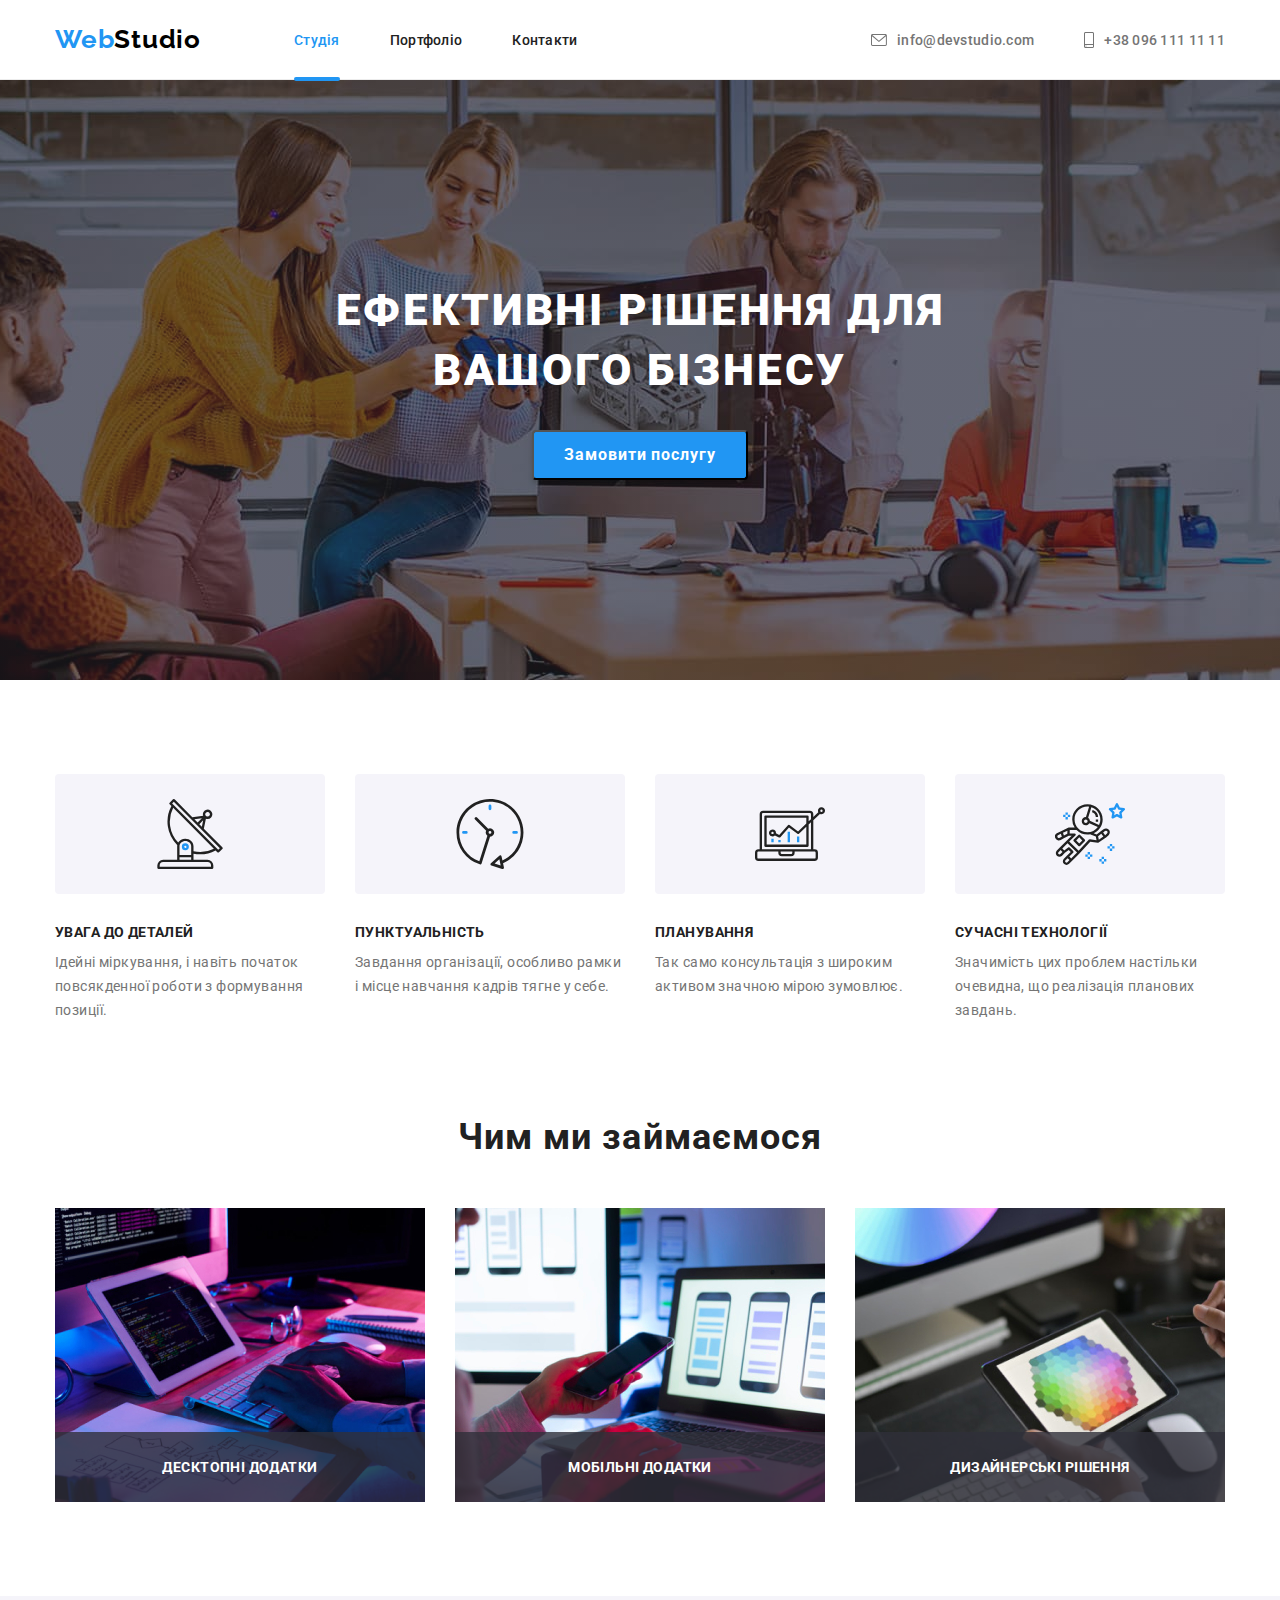
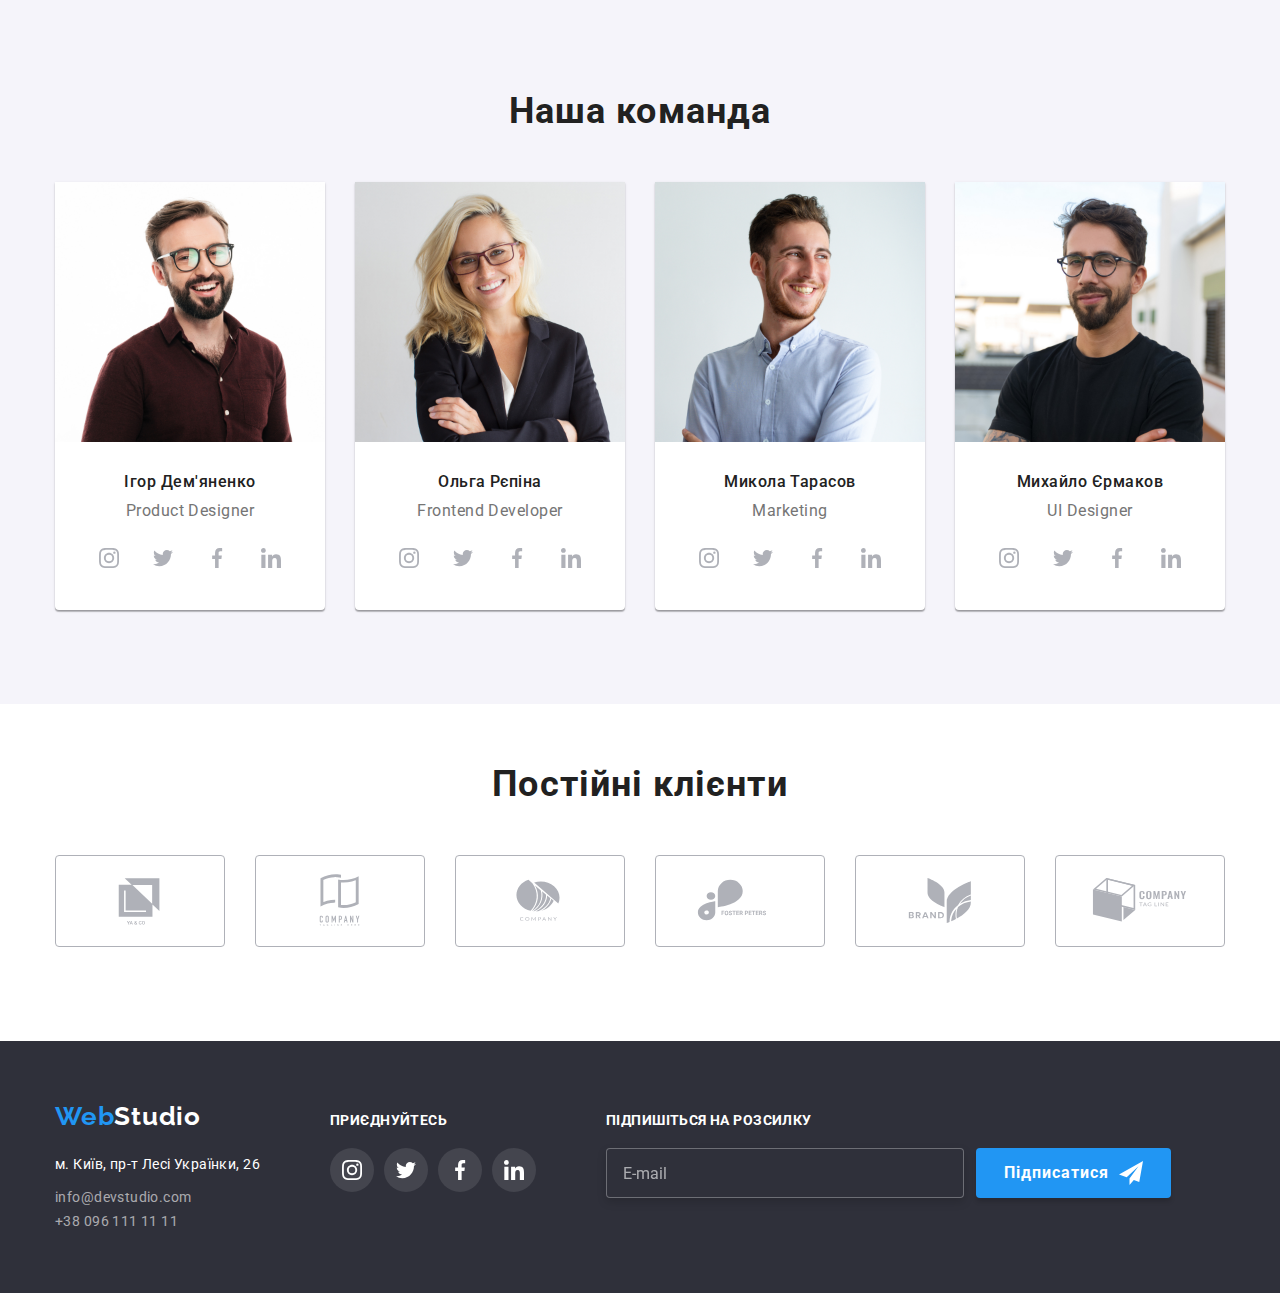
==== commit 1fb7aeb9: "1" ====
--- a/index.html
+++ b/index.html
@@ -59,54 +59,52 @@
         <button type="button" class="button" data-modal-open>Замовити послугу</button>
       </section>
 
-      <section class="section">
-        <div class="container">
-          <h2 class="visually-hidden">особливості</h2>
-          <ul class="list list-specialty">
-            <li class="specialty-item">
-              <div class="pic">
-                <svg class="pic-antenna" width="70px" height="70px">
-                  <use href="./images/icons.svg#antenna"></use>
-                </svg>
-              </div>
-              <h3 class="subject">УВАГА ДО ДЕТАЛЕЙ</h3>
-              <p class="text">
-                Ідейні міркування, і навіть початок повсякденної роботи з формування позиції.
-              </p>
-            </li>
-            <li class="specialty-item">
-              <div class="pic">
-                <svg class="pic-clock" width="70px" height="70px">
-                  <use href="./images/icons.svg#clock"></use>
-                </svg>
-              </div>
-              <h3 class="subject">ПУНКТУАЛЬНІСТЬ</h3>
-              <p class="text">
-                Завдання організації, особливо рамки і місце навчання кадрів тягне у себе.
-              </p>
-            </li>
-            <li class="specialty-item">
-              <div class="pic">
-                <svg class="pic-diagram" width="70px" height="70px">
-                  <use href="./images/icons.svg#diagram"></use>
-                </svg>
-              </div>
-              <h3 class="subject">ПЛАНУВАННЯ</h3>
-              <p class="text">Так само консультація з широким активом значною мірою зумовлює.</p>
-            </li>
-            <li class="specialty-item">
-              <div class="pic">
-                <svg class="pic-astronaut" width="70px" height="70px">
-                  <use href="./images/icons.svg#astronaut"></use>
-                </svg>
-              </div>
-              <h3 class="subject">СУЧАСНІ ТЕХНОЛОГІЇ</h3>
-              <p class="text">
-                Значимість цих проблем настільки очевидна, що реалізація планових завдань.
-              </p>
-            </li>
-          </ul>
-        </div>
+      <section class="section container">
+        <h2 class="visually-hidden">особливості</h2>
+        <ul class="list list-specialty">
+          <li class="specialty-item">
+            <div class="pic">
+              <svg class="pic-antenna" width="70px" height="70px">
+                <use href="./images/icons.svg#antenna"></use>
+              </svg>
+            </div>
+            <h3 class="subject">УВАГА ДО ДЕТАЛЕЙ</h3>
+            <p class="text">
+              Ідейні міркування, і навіть початок повсякденної роботи з формування позиції.
+            </p>
+          </li>
+          <li class="specialty-item">
+            <div class="pic">
+              <svg class="pic-clock" width="70px" height="70px">
+                <use href="./images/icons.svg#clock"></use>
+              </svg>
+            </div>
+            <h3 class="subject">ПУНКТУАЛЬНІСТЬ</h3>
+            <p class="text">
+              Завдання організації, особливо рамки і місце навчання кадрів тягне у себе.
+            </p>
+          </li>
+          <li class="specialty-item">
+            <div class="pic">
+              <svg class="pic-diagram" width="70px" height="70px">
+                <use href="./images/icons.svg#diagram"></use>
+              </svg>
+            </div>
+            <h3 class="subject">ПЛАНУВАННЯ</h3>
+            <p class="text">Так само консультація з широким активом значною мірою зумовлює.</p>
+          </li>
+          <li class="specialty-item">
+            <div class="pic">
+              <svg class="pic-astronaut" width="70px" height="70px">
+                <use href="./images/icons.svg#astronaut"></use>
+              </svg>
+            </div>
+            <h3 class="subject">СУЧАСНІ ТЕХНОЛОГІЇ</h3>
+            <p class="text">
+              Значимість цих проблем настільки очевидна, що реалізація планових завдань.
+            </p>
+          </li>
+        </ul>
       </section>
 
       <section class="section-summary">
@@ -448,7 +446,7 @@
               />
             </label>
             <button class="mail-btn" type="submit">
-              Підписатися
+              <span>Підписатися</span>
               <svg class="mail-btn-icons" width="24" height="24">
                 <use href="./images/icons.svg#icon-send"></use>
               </svg>
--- a/css/styles.css
+++ b/css/styles.css
@@ -11,7 +11,7 @@
   --main-color: #2f303a;
   --button-color: #f5f4fa;
   --container-color: #eeeeee;
-  --button-modal:#188CE8;
+  --button-modal: #188ce8;
   /*Text colors*/
   --main-txt-сl: #000000;
   --logo-text: #2196f3;
@@ -784,21 +784,23 @@
   text-align: center;
   letter-spacing: 0.06em;
   color: var(--color-text);
-  border-color: transparent;
+  /* border-color: transparent; */
   cursor: pointer;
-  padding-top: 10px;
+  /* padding-top: 10px;
   padding-bottom: 10px;
   padding-left: 215px;
-  padding-right: 10px;
+  padding-right: 10px; */
+  padding: 10px 28px;
   background: var(--logo-text);
   box-shadow: 0px 4px 4px rgba(0, 0, 0, 0.15);
   border-radius: 4px;
-  gap: 10px;
-
+  /* gap: 10px; */
+  border: none;
 }
 
 .mail-btn-icons {
   fill: currentColor;
+  margin-left: 10px;
 }
 
 .backdrop {
@@ -846,11 +848,10 @@
 
   outline: none;
 }
- 
+
 .modal-container {
   padding: 40px;
 }
- 
 
 .modal-close:hover,
 .modal-close:focus {
@@ -982,7 +983,7 @@
   position: absolute;
 }
 
-.container-checkbox{
+.container-checkbox {
   margin-top: 20px;
 }
 
